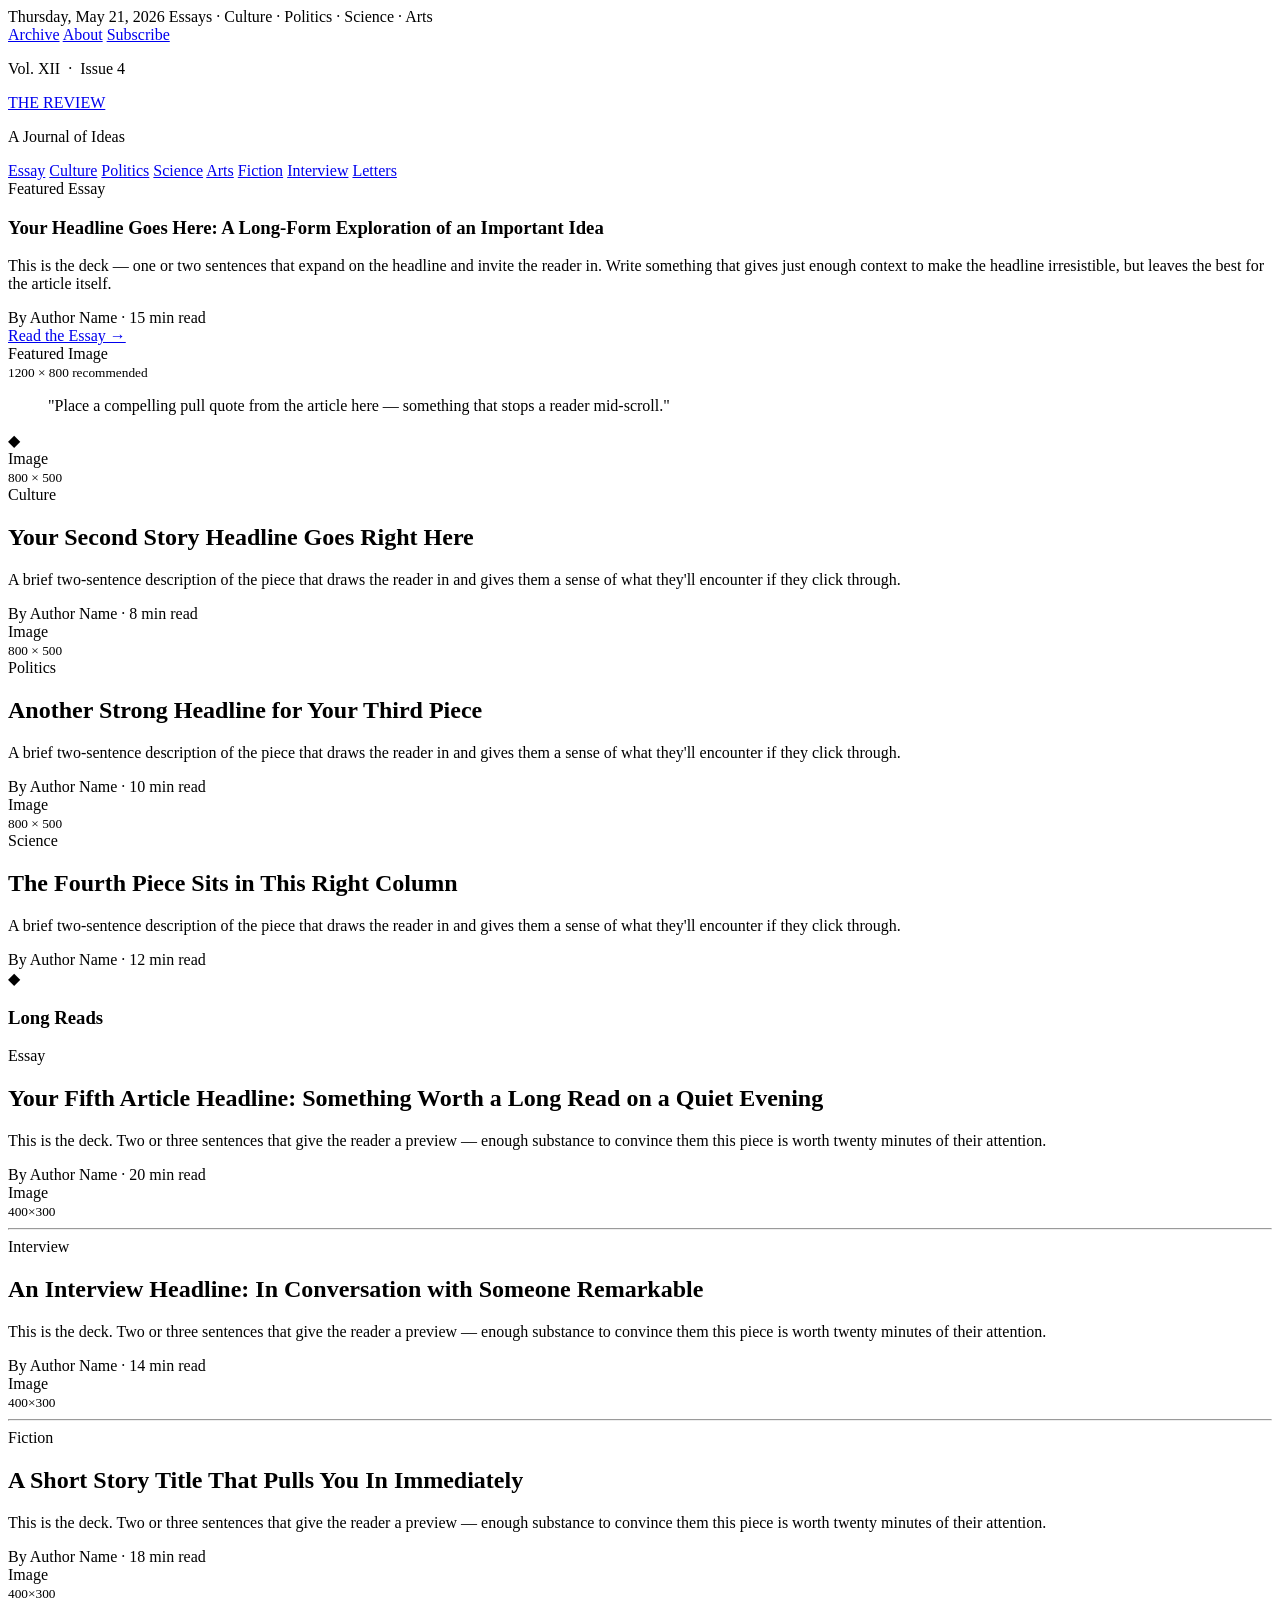
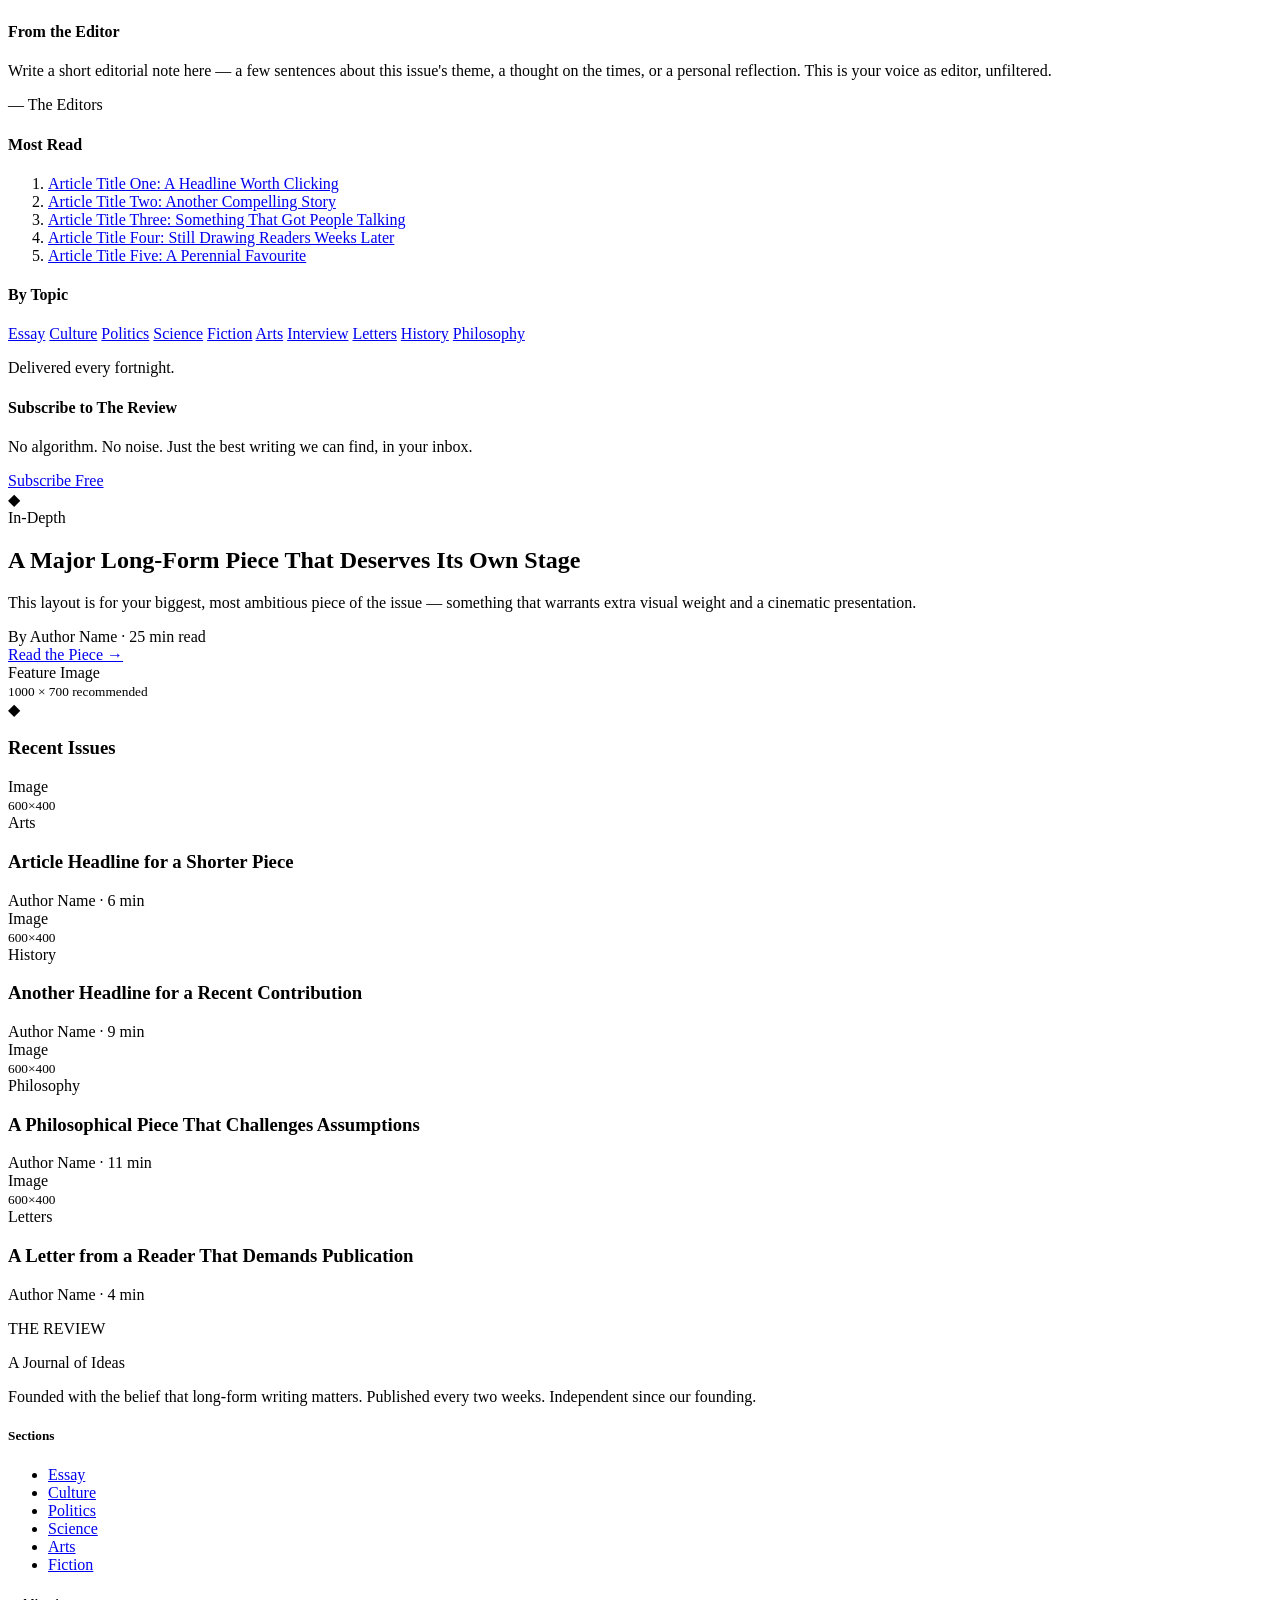
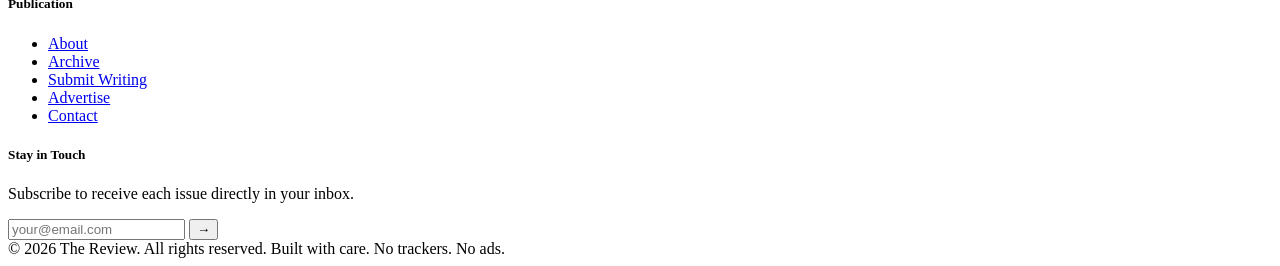
==== index.html @ 80a70e13 "Add files via upload" ====
<!DOCTYPE html>
<html lang="en">
<head>
  <meta charset="UTF-8" />
  <meta name="viewport" content="width=device-width, initial-scale=1.0" />
  <title>THE REVIEW — A Journal of Ideas</title>
  <link rel="stylesheet" href="css/style.css" />
  <link rel="preconnect" href="https://fonts.googleapis.com" />
  <link rel="preconnect" href="https://fonts.gstatic.com" crossorigin />
  <link href="https://fonts.googleapis.com/css2?family=Playfair+Display:ital,wght@0,400;0,600;0,700;0,900;1,400;1,600&family=Libre+Baskerville:ital,wght@0,400;0,700;1,400&family=DM+Sans:wght@300;400;500&display=swap" rel="stylesheet" />
</head>
<body>

  <!-- TOP BAR -->
  <div class="top-bar">
    <span class="top-bar-date">Thursday, May 21, 2026</span>
    <span class="top-bar-tagline">Essays · Culture · Politics · Science · Arts</span>
    <nav class="top-bar-nav">
      <a href="archive.html">Archive</a>
      <a href="about.html">About</a>
      <a href="#">Subscribe</a>
    </nav>
  </div>

  <!-- MASTHEAD -->
  <header class="masthead">
    <div class="masthead-inner">
      <p class="masthead-issue">Vol. XII &nbsp;·&nbsp; Issue 4</p>
      <a href="index.html" class="masthead-title">THE REVIEW</a>
      <p class="masthead-sub">A Journal of Ideas</p>
    </div>
    <div class="masthead-rule"></div>
    <nav class="main-nav">
      <a href="#">Essay</a>
      <a href="#">Culture</a>
      <a href="#">Politics</a>
      <a href="#">Science</a>
      <a href="#">Arts</a>
      <a href="#">Fiction</a>
      <a href="#">Interview</a>
      <a href="#">Letters</a>
    </nav>
    <div class="masthead-rule thin"></div>
  </header>

  <!-- HERO / LEAD STORY -->
  <section class="hero">
    <div class="container">
      <div class="hero-grid">
        <article class="hero-lead">
          <span class="label label-featured">Featured Essay</span>
          <h1 class="hero-headline">
            Your Headline Goes Here: A Long-Form Exploration of an Important Idea
          </h1>
          <p class="hero-deck">
            This is the deck — one or two sentences that expand on the headline and invite the reader in. Write something that gives just enough context to make the headline irresistible, but leaves the best for the article itself.
          </p>
          <div class="byline">
            <span class="byline-name">By Author Name</span>
            <span class="byline-sep">·</span>
            <span class="byline-meta">15 min read</span>
          </div>
          <a href="article.html" class="read-more">Read the Essay →</a>
        </article>
        <div class="hero-image-col">
          <div class="placeholder-image large">
            <span>Featured Image<br/><small>1200 × 800 recommended</small></span>
          </div>
          <aside class="pull-quote-aside">
            <blockquote>
              "Place a compelling pull quote from the article here — something that stops a reader mid-scroll."
            </blockquote>
          </aside>
        </div>
      </div>
    </div>
  </section>

  <div class="section-divider"><span>◆</span></div>

  <!-- SECONDARY STORIES GRID -->
  <section class="secondary-stories">
    <div class="container">
      <div class="three-col-grid">

        <article class="story-card">
          <div class="placeholder-image medium">
            <span>Image<br/><small>800 × 500</small></span>
          </div>
          <span class="label">Culture</span>
          <h2 class="card-headline">Your Second Story Headline Goes Right Here</h2>
          <p class="card-deck">A brief two-sentence description of the piece that draws the reader in and gives them a sense of what they'll encounter if they click through.</p>
          <div class="byline">
            <span class="byline-name">By Author Name</span>
            <span class="byline-sep">·</span>
            <span class="byline-meta">8 min read</span>
          </div>
        </article>

        <article class="story-card">
          <div class="placeholder-image medium">
            <span>Image<br/><small>800 × 500</small></span>
          </div>
          <span class="label">Politics</span>
          <h2 class="card-headline">Another Strong Headline for Your Third Piece</h2>
          <p class="card-deck">A brief two-sentence description of the piece that draws the reader in and gives them a sense of what they'll encounter if they click through.</p>
          <div class="byline">
            <span class="byline-name">By Author Name</span>
            <span class="byline-sep">·</span>
            <span class="byline-meta">10 min read</span>
          </div>
        </article>

        <article class="story-card">
          <div class="placeholder-image medium">
            <span>Image<br/><small>800 × 500</small></span>
          </div>
          <span class="label">Science</span>
          <h2 class="card-headline">The Fourth Piece Sits in This Right Column</h2>
          <p class="card-deck">A brief two-sentence description of the piece that draws the reader in and gives them a sense of what they'll encounter if they click through.</p>
          <div class="byline">
            <span class="byline-name">By Author Name</span>
            <span class="byline-sep">·</span>
            <span class="byline-meta">12 min read</span>
          </div>
        </article>

      </div>
    </div>
  </section>

  <div class="section-divider"><span>◆</span></div>

  <!-- LONG-READS + SIDEBAR LAYOUT -->
  <section class="mid-section">
    <div class="container">
      <div class="content-sidebar-grid">

        <!-- MAIN COLUMN -->
        <div class="main-column">

          <h3 class="section-label-header">Long Reads</h3>

          <article class="list-story">
            <div class="list-story-inner">
              <div class="list-story-text">
                <span class="label">Essay</span>
                <h2 class="list-headline">Your Fifth Article Headline: Something Worth a Long Read on a Quiet Evening</h2>
                <p class="list-deck">This is the deck. Two or three sentences that give the reader a preview — enough substance to convince them this piece is worth twenty minutes of their attention.</p>
                <div class="byline">
                  <span class="byline-name">By Author Name</span>
                  <span class="byline-sep">·</span>
                  <span class="byline-meta">20 min read</span>
                </div>
              </div>
              <div class="placeholder-image list-img">
                <span>Image<br/><small>400×300</small></span>
              </div>
            </div>
          </article>
          <hr class="story-rule" />

          <article class="list-story">
            <div class="list-story-inner">
              <div class="list-story-text">
                <span class="label">Interview</span>
                <h2 class="list-headline">An Interview Headline: In Conversation with Someone Remarkable</h2>
                <p class="list-deck">This is the deck. Two or three sentences that give the reader a preview — enough substance to convince them this piece is worth twenty minutes of their attention.</p>
                <div class="byline">
                  <span class="byline-name">By Author Name</span>
                  <span class="byline-sep">·</span>
                  <span class="byline-meta">14 min read</span>
                </div>
              </div>
              <div class="placeholder-image list-img">
                <span>Image<br/><small>400×300</small></span>
              </div>
            </div>
          </article>
          <hr class="story-rule" />

          <article class="list-story">
            <div class="list-story-inner">
              <div class="list-story-text">
                <span class="label">Fiction</span>
                <h2 class="list-headline">A Short Story Title That Pulls You In Immediately</h2>
                <p class="list-deck">This is the deck. Two or three sentences that give the reader a preview — enough substance to convince them this piece is worth twenty minutes of their attention.</p>
                <div class="byline">
                  <span class="byline-name">By Author Name</span>
                  <span class="byline-sep">·</span>
                  <span class="byline-meta">18 min read</span>
                </div>
              </div>
              <div class="placeholder-image list-img">
                <span>Image<br/><small>400×300</small></span>
              </div>
            </div>
          </article>

        </div>

        <!-- SIDEBAR -->
        <aside class="sidebar">

          <div class="sidebar-block">
            <h4 class="sidebar-heading">From the Editor</h4>
            <p class="sidebar-body">Write a short editorial note here — a few sentences about this issue's theme, a thought on the times, or a personal reflection. This is your voice as editor, unfiltered.</p>
            <p class="sidebar-body italic">— The Editors</p>
          </div>

          <div class="sidebar-block sidebar-rule-top">
            <h4 class="sidebar-heading">Most Read</h4>
            <ol class="most-read-list">
              <li><a href="#">Article Title One: A Headline Worth Clicking</a></li>
              <li><a href="#">Article Title Two: Another Compelling Story</a></li>
              <li><a href="#">Article Title Three: Something That Got People Talking</a></li>
              <li><a href="#">Article Title Four: Still Drawing Readers Weeks Later</a></li>
              <li><a href="#">Article Title Five: A Perennial Favourite</a></li>
            </ol>
          </div>

          <div class="sidebar-block sidebar-rule-top">
            <h4 class="sidebar-heading">By Topic</h4>
            <div class="tag-cloud">
              <a href="#" class="tag">Essay</a>
              <a href="#" class="tag">Culture</a>
              <a href="#" class="tag">Politics</a>
              <a href="#" class="tag">Science</a>
              <a href="#" class="tag">Fiction</a>
              <a href="#" class="tag">Arts</a>
              <a href="#" class="tag">Interview</a>
              <a href="#" class="tag">Letters</a>
              <a href="#" class="tag">History</a>
              <a href="#" class="tag">Philosophy</a>
            </div>
          </div>

          <div class="sidebar-subscribe sidebar-rule-top">
            <p class="sidebar-subscribe-line">Delivered every fortnight.</p>
            <h4 class="sidebar-subscribe-heading">Subscribe to The Review</h4>
            <p class="sidebar-body">No algorithm. No noise. Just the best writing we can find, in your inbox.</p>
            <a href="#" class="btn-subscribe">Subscribe Free</a>
          </div>

        </aside>
      </div>
    </div>
  </section>

  <div class="section-divider"><span>◆</span></div>

  <!-- FULL-WIDTH FEATURE BAND -->
  <section class="feature-band">
    <div class="container">
      <div class="feature-band-inner">
        <div class="feature-band-text">
          <span class="label label-light">In-Depth</span>
          <h2 class="feature-band-headline">A Major Long-Form Piece That Deserves Its Own Stage</h2>
          <p class="feature-band-deck">This layout is for your biggest, most ambitious piece of the issue — something that warrants extra visual weight and a cinematic presentation.</p>
          <div class="byline byline-light">
            <span class="byline-name">By Author Name</span>
            <span class="byline-sep">·</span>
            <span class="byline-meta">25 min read</span>
          </div>
          <a href="article.html" class="btn-read-light">Read the Piece →</a>
        </div>
        <div class="feature-band-image">
          <div class="placeholder-image dark-placeholder">
            <span>Feature Image<br/><small>1000 × 700 recommended</small></span>
          </div>
        </div>
      </div>
    </div>
  </section>

  <div class="section-divider"><span>◆</span></div>

  <!-- BOTTOM GRID — FOUR CARDS -->
  <section class="bottom-grid-section">
    <div class="container">
      <h3 class="section-label-header">Recent Issues</h3>
      <div class="four-col-grid">

        <article class="small-card">
          <div class="placeholder-image small">
            <span>Image<br/><small>600×400</small></span>
          </div>
          <span class="label">Arts</span>
          <h3 class="small-card-headline">Article Headline for a Shorter Piece</h3>
          <div class="byline">
            <span class="byline-name">Author Name</span>
            <span class="byline-sep">·</span>
            <span class="byline-meta">6 min</span>
          </div>
        </article>

        <article class="small-card">
          <div class="placeholder-image small">
            <span>Image<br/><small>600×400</small></span>
          </div>
          <span class="label">History</span>
          <h3 class="small-card-headline">Another Headline for a Recent Contribution</h3>
          <div class="byline">
            <span class="byline-name">Author Name</span>
            <span class="byline-sep">·</span>
            <span class="byline-meta">9 min</span>
          </div>
        </article>

        <article class="small-card">
          <div class="placeholder-image small">
            <span>Image<br/><small>600×400</small></span>
          </div>
          <span class="label">Philosophy</span>
          <h3 class="small-card-headline">A Philosophical Piece That Challenges Assumptions</h3>
          <div class="byline">
            <span class="byline-name">Author Name</span>
            <span class="byline-sep">·</span>
            <span class="byline-meta">11 min</span>
          </div>
        </article>

        <article class="small-card">
          <div class="placeholder-image small">
            <span>Image<br/><small>600×400</small></span>
          </div>
          <span class="label">Letters</span>
          <h3 class="small-card-headline">A Letter from a Reader That Demands Publication</h3>
          <div class="byline">
            <span class="byline-name">Author Name</span>
            <span class="byline-sep">·</span>
            <span class="byline-meta">4 min</span>
          </div>
        </article>

      </div>
    </div>
  </section>

  <!-- FOOTER -->
  <footer class="site-footer">
    <div class="container">
      <div class="footer-grid">
        <div class="footer-about">
          <p class="footer-title">THE REVIEW</p>
          <p class="footer-tagline">A Journal of Ideas</p>
          <p class="footer-blurb">Founded with the belief that long-form writing matters. Published every two weeks. Independent since our founding.</p>
        </div>
        <div class="footer-nav-col">
          <h5>Sections</h5>
          <ul>
            <li><a href="#">Essay</a></li>
            <li><a href="#">Culture</a></li>
            <li><a href="#">Politics</a></li>
            <li><a href="#">Science</a></li>
            <li><a href="#">Arts</a></li>
            <li><a href="#">Fiction</a></li>
          </ul>
        </div>
        <div class="footer-nav-col">
          <h5>Publication</h5>
          <ul>
            <li><a href="about.html">About</a></li>
            <li><a href="archive.html">Archive</a></li>
            <li><a href="#">Submit Writing</a></li>
            <li><a href="#">Advertise</a></li>
            <li><a href="#">Contact</a></li>
          </ul>
        </div>
        <div class="footer-subscribe-col">
          <h5>Stay in Touch</h5>
          <p>Subscribe to receive each issue directly in your inbox.</p>
          <div class="footer-email-row">
            <input type="email" placeholder="your@email.com" class="footer-email-input" />
            <button class="footer-email-btn">→</button>
          </div>
        </div>
      </div>
      <div class="footer-bottom">
        <span>© 2026 The Review. All rights reserved.</span>
        <span>Built with care. No trackers. No ads.</span>
      </div>
    </div>
  </footer>

  <script src="js/main.js"></script>
</body>
</html>
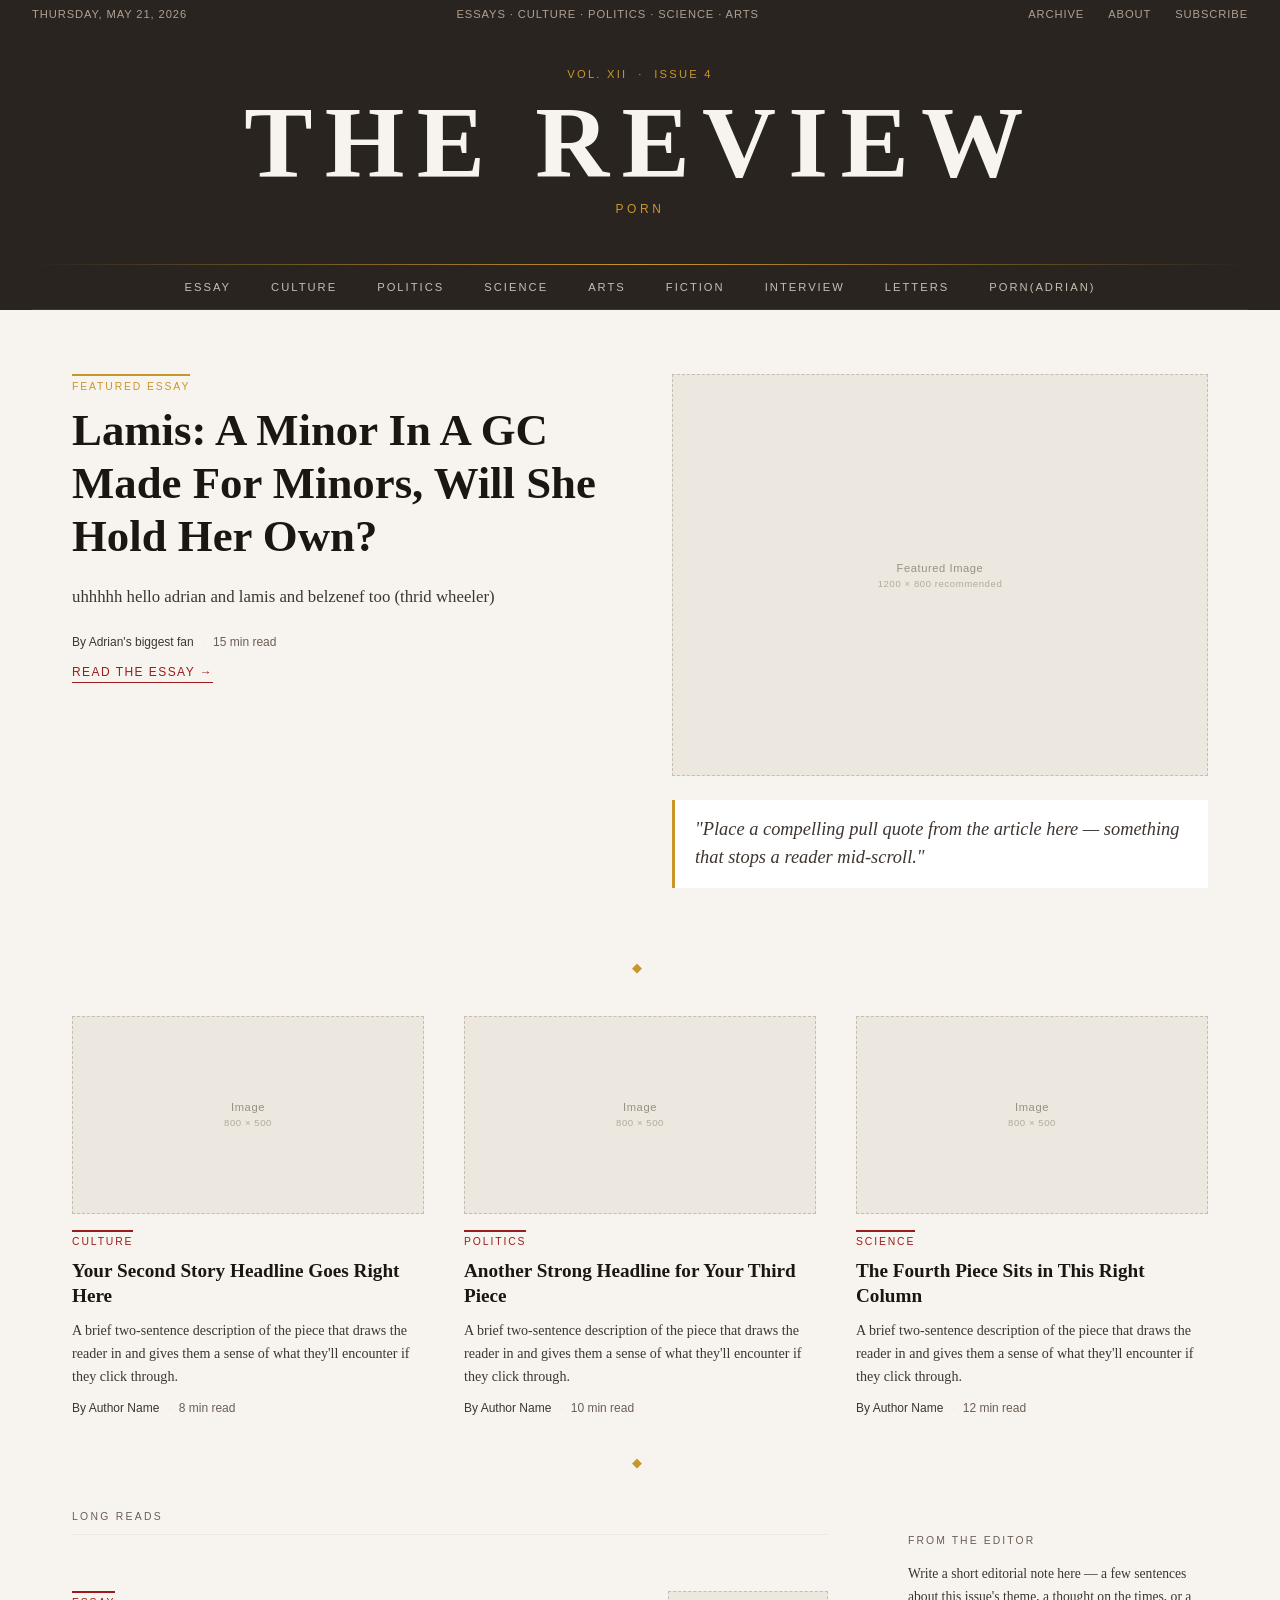
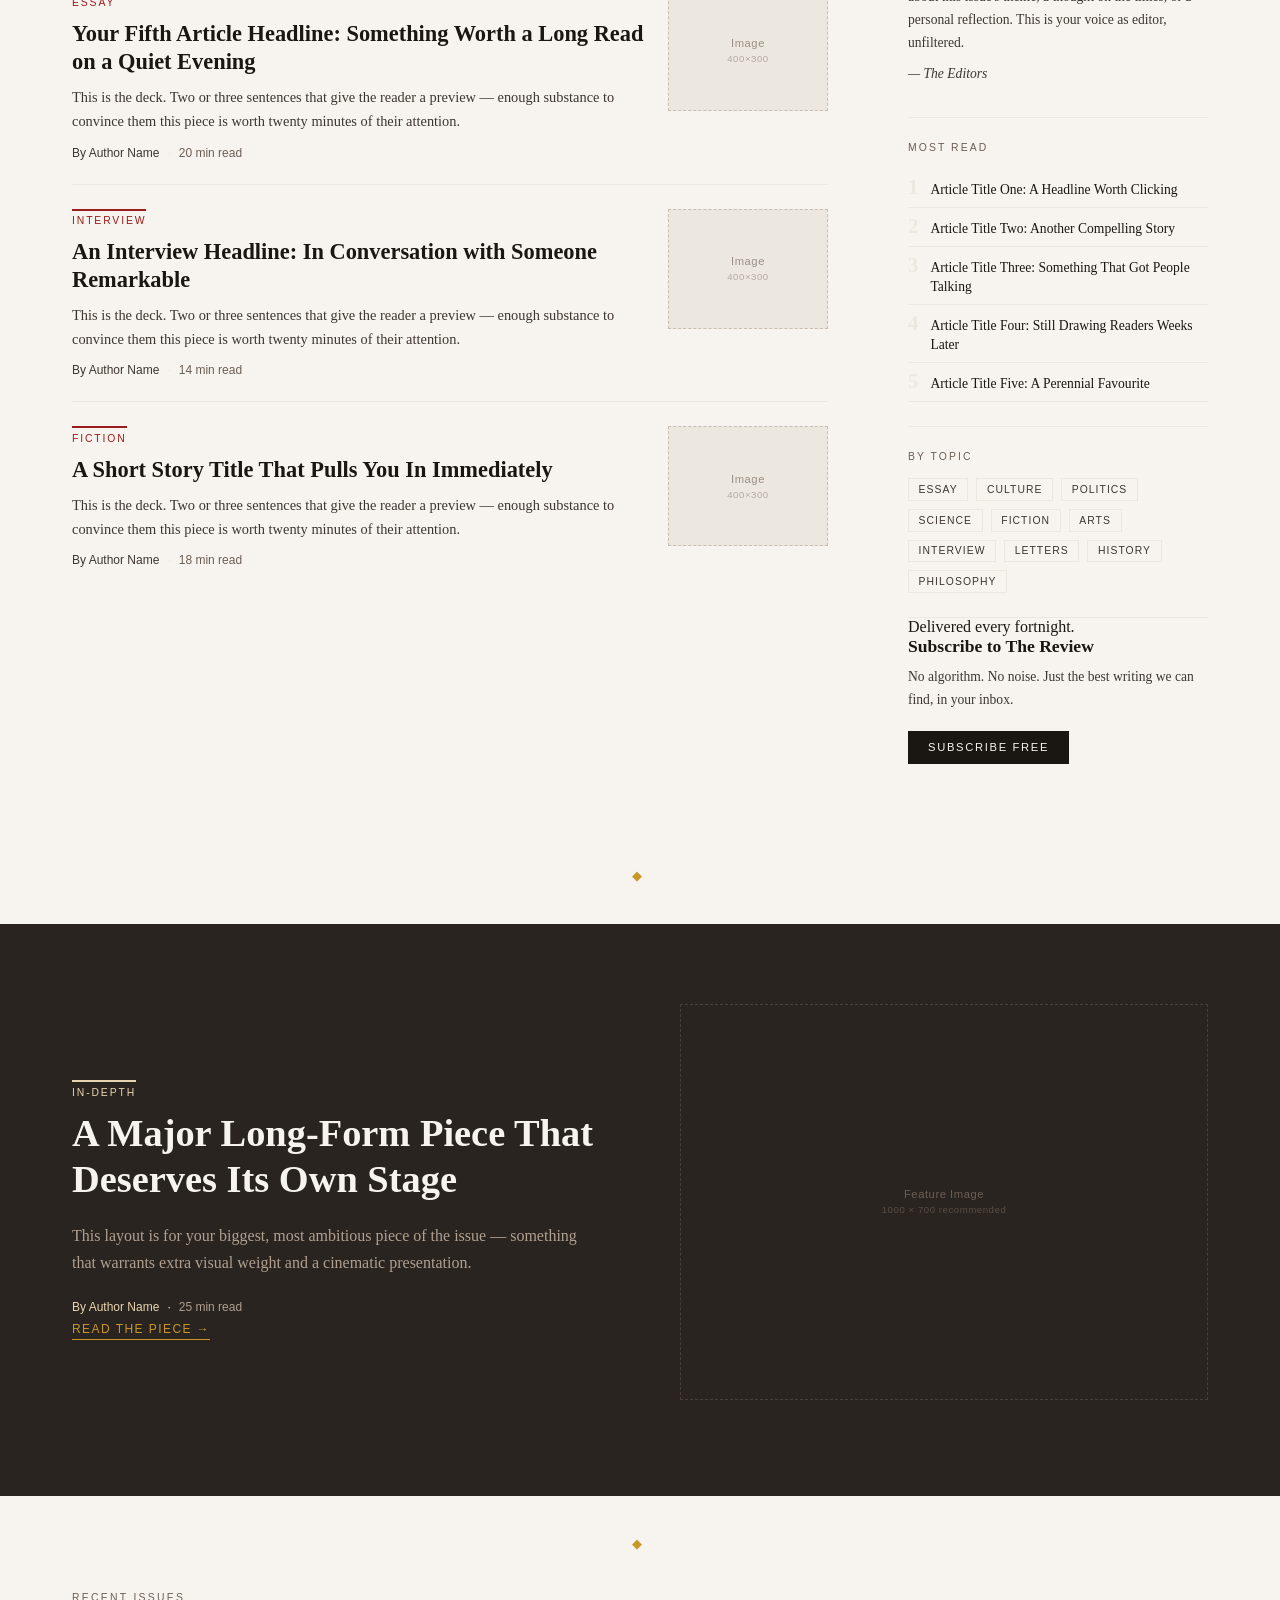
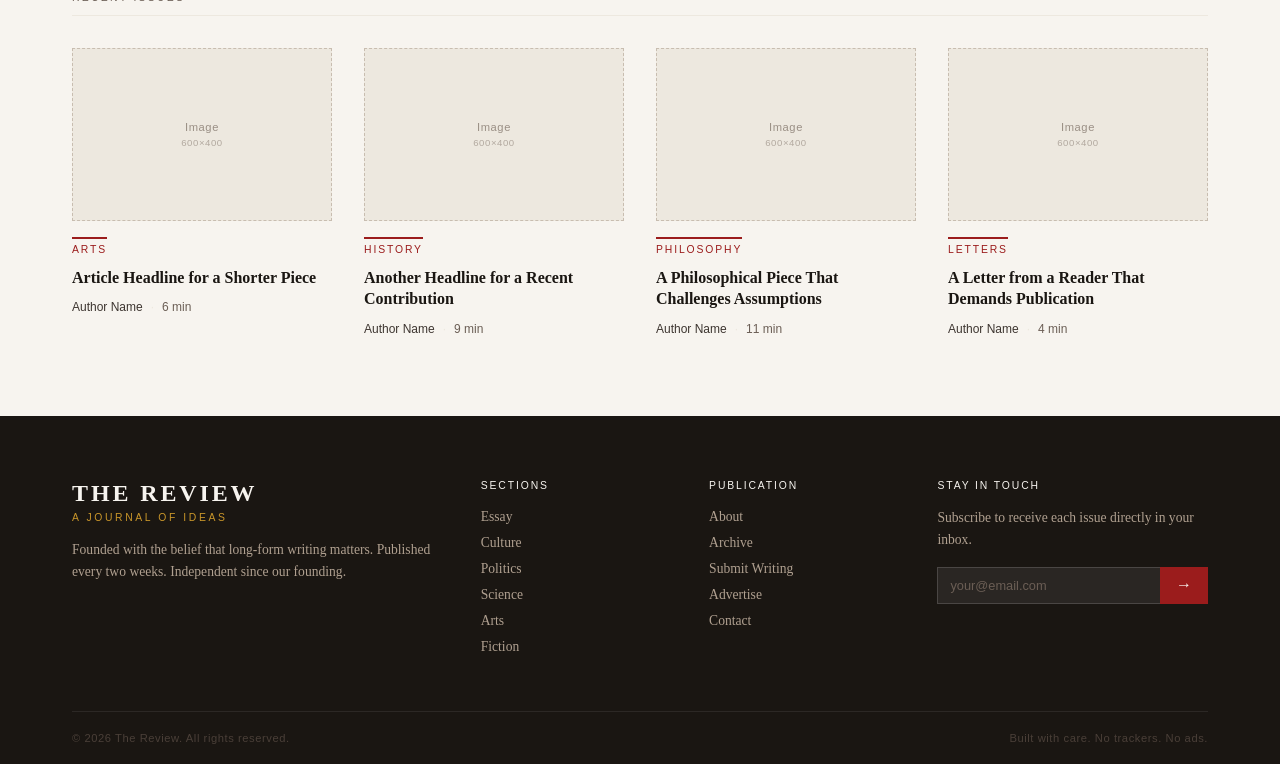
==== commit fd7b62a5: "Update index.html" ====
--- a/index.html
+++ b/index.html
@@ -3,7 +3,7 @@
 <head>
   <meta charset="UTF-8" />
   <meta name="viewport" content="width=device-width, initial-scale=1.0" />
-  <title>THE REVIEW — A Journal of Ideas</title>
+  <title>Lamis and Adrian are expecting a baby Magazine (yes that's the magazine's name)</title>
   <link rel="stylesheet" href="css/style.css" />
   <link rel="preconnect" href="https://fonts.googleapis.com" />
   <link rel="preconnect" href="https://fonts.gstatic.com" crossorigin />
@@ -27,7 +27,7 @@
     <div class="masthead-inner">
       <p class="masthead-issue">Vol. XII &nbsp;·&nbsp; Issue 4</p>
       <a href="index.html" class="masthead-title">THE REVIEW</a>
-      <p class="masthead-sub">A Journal of Ideas</p>
+      <p class="masthead-sub">Porn</p>
     </div>
     <div class="masthead-rule"></div>
     <nav class="main-nav">
@@ -39,6 +39,7 @@
       <a href="#">Fiction</a>
       <a href="#">Interview</a>
       <a href="#">Letters</a>
+      <a href="#">Porn(Adrian)</a>
     </nav>
     <div class="masthead-rule thin"></div>
   </header>
@@ -50,13 +51,13 @@
         <article class="hero-lead">
           <span class="label label-featured">Featured Essay</span>
           <h1 class="hero-headline">
-            Your Headline Goes Here: A Long-Form Exploration of an Important Idea
+            Lamis: A Minor In A GC Made For Minors, Will She Hold Her Own?
           </h1>
           <p class="hero-deck">
-            This is the deck — one or two sentences that expand on the headline and invite the reader in. Write something that gives just enough context to make the headline irresistible, but leaves the best for the article itself.
+            uhhhhh hello adrian and lamis and belzenef too (thrid wheeler)
           </p>
           <div class="byline">
-            <span class="byline-name">By Author Name</span>
+            <span class="byline-name">By Adrian's biggest fan</span>
             <span class="byline-sep">·</span>
             <span class="byline-meta">15 min read</span>
           </div>
--- a/css/style.css
+++ b/css/style.css
@@ -0,0 +1,929 @@
+/* =============================================
+   THE REVIEW — Main Stylesheet
+   ============================================= */
+
+/* TOKENS */
+:root {
+  --ink:         #1a1612;
+  --ink-mid:     #3d3530;
+  --ink-light:   #6b5e55;
+  --cream:       #f7f4ef;
+  --cream-mid:   #ede8df;
+  --white:       #ffffff;
+  --crimson:     #9b1c1c;
+  --crimson-mid: #b52020;
+  --gold:        #c9962a;
+  --charcoal:    #2a2420;
+
+  --font-display: 'Playfair Display', Georgia, serif;
+  --font-body:    'Libre Baskerville', Georgia, serif;
+  --font-ui:      'DM Sans', Helvetica, sans-serif;
+
+  --max-w: 1200px;
+  --gutter: 2rem;
+}
+
+/* RESET */
+*, *::before, *::after { box-sizing: border-box; margin: 0; padding: 0; }
+html { font-size: 16px; scroll-behavior: smooth; }
+body {
+  background: var(--cream);
+  color: var(--ink);
+  font-family: var(--font-body);
+  -webkit-font-smoothing: antialiased;
+}
+img { display: block; max-width: 100%; }
+a { color: inherit; text-decoration: none; }
+
+/* UTILITIES */
+.container {
+  max-width: var(--max-w);
+  margin: 0 auto;
+  padding: 0 var(--gutter);
+}
+
+/* =============================================
+   TOP BAR
+   ============================================= */
+.top-bar {
+  background: var(--charcoal);
+  color: #b0a090;
+  font-family: var(--font-ui);
+  font-size: 0.7rem;
+  letter-spacing: 0.08em;
+  text-transform: uppercase;
+  padding: 0.5rem var(--gutter);
+  display: flex;
+  justify-content: space-between;
+  align-items: center;
+  gap: 1rem;
+}
+.top-bar-nav { display: flex; gap: 1.5rem; }
+.top-bar-nav a { color: #b0a090; transition: color .2s; }
+.top-bar-nav a:hover { color: var(--cream); }
+
+/* =============================================
+   MASTHEAD
+   ============================================= */
+.masthead {
+  background: var(--charcoal);
+  padding: 2.5rem var(--gutter) 0;
+  text-align: center;
+}
+.masthead-inner { padding-bottom: 1.5rem; }
+.masthead-issue {
+  font-family: var(--font-ui);
+  font-size: 0.7rem;
+  letter-spacing: 0.2em;
+  text-transform: uppercase;
+  color: var(--gold);
+  margin-bottom: 0.75rem;
+}
+.masthead-title {
+  display: block;
+  font-family: var(--font-display);
+  font-weight: 900;
+  font-size: clamp(3rem, 8vw, 6.5rem);
+  letter-spacing: 0.12em;
+  color: var(--cream);
+  line-height: 1;
+  text-transform: uppercase;
+  transition: opacity .2s;
+}
+.masthead-title:hover { opacity: 0.85; }
+.masthead-sub {
+  font-family: var(--font-ui);
+  font-size: 0.75rem;
+  letter-spacing: 0.3em;
+  text-transform: uppercase;
+  color: var(--gold);
+  margin-top: 0.5rem;
+}
+.masthead-rule {
+  height: 1px;
+  background: linear-gradient(to right, transparent, var(--gold), transparent);
+  margin: 1.5rem 0 0;
+}
+.main-nav {
+  display: flex;
+  justify-content: center;
+  flex-wrap: wrap;
+  gap: 0 2.5rem;
+  padding: 1rem 0;
+}
+.main-nav a {
+  font-family: var(--font-ui);
+  font-size: 0.7rem;
+  font-weight: 500;
+  letter-spacing: 0.18em;
+  text-transform: uppercase;
+  color: #c8bdb0;
+  transition: color .2s;
+}
+.main-nav a:hover { color: var(--cream); }
+.masthead-rule.thin {
+  height: 1px;
+  background: rgba(255,255,255,0.08);
+  margin: 0;
+}
+
+/* =============================================
+   LABELS
+   ============================================= */
+.label {
+  display: inline-block;
+  font-family: var(--font-ui);
+  font-size: 0.65rem;
+  font-weight: 500;
+  letter-spacing: 0.18em;
+  text-transform: uppercase;
+  color: var(--crimson);
+  border-top: 2px solid var(--crimson);
+  padding-top: 0.3rem;
+  margin-bottom: 0.75rem;
+}
+.label-featured { color: var(--gold); border-color: var(--gold); }
+.label-light { color: #e8d4b0; border-color: #e8d4b0; }
+.label-large { font-size: 0.75rem; }
+
+/* =============================================
+   BYLINES
+   ============================================= */
+.byline {
+  font-family: var(--font-ui);
+  font-size: 0.75rem;
+  color: var(--ink-light);
+  display: flex;
+  align-items: center;
+  gap: 0.5rem;
+  margin-top: 0.75rem;
+}
+.byline-name { font-weight: 500; color: var(--ink-mid); }
+.byline-sep { color: var(--cream-mid); }
+.byline-light .byline-name { color: #e8d4b0; }
+.byline-light { color: #b0a090; }
+
+/* =============================================
+   SECTION DIVIDERS
+   ============================================= */
+.section-divider {
+  text-align: center;
+  padding: 2.5rem 0;
+  color: var(--gold);
+  font-size: 0.8rem;
+  letter-spacing: 0.4em;
+}
+.section-label-header {
+  font-family: var(--font-ui);
+  font-size: 0.65rem;
+  font-weight: 500;
+  letter-spacing: 0.22em;
+  text-transform: uppercase;
+  color: var(--ink-light);
+  border-bottom: 1px solid var(--cream-mid);
+  padding-bottom: 0.75rem;
+  margin-bottom: 2rem;
+}
+
+/* =============================================
+   PLACEHOLDER IMAGES
+   ============================================= */
+.placeholder-image {
+  background: var(--cream-mid);
+  border: 1px dashed #c8bdb0;
+  display: flex;
+  align-items: center;
+  justify-content: center;
+  text-align: center;
+  font-family: var(--font-ui);
+  font-size: 0.7rem;
+  color: #9a8f85;
+  letter-spacing: 0.05em;
+  margin-bottom: 1rem;
+}
+.placeholder-image small { display: block; opacity: 0.7; margin-top: 0.25rem; font-size: 0.6rem; }
+.placeholder-image.large  { aspect-ratio: 4/3; }
+.placeholder-image.medium { aspect-ratio: 16/9; }
+.placeholder-image.small  { aspect-ratio: 3/2; }
+.placeholder-image.list-img { aspect-ratio: 4/3; min-width: 160px; width: 160px; flex-shrink: 0; }
+.placeholder-image.dark-placeholder {
+  background: #2a2420;
+  border-color: #4a3f38;
+  color: #6b5e55;
+  aspect-ratio: 4/3;
+}
+.placeholder-image.article-hero-placeholder {
+  aspect-ratio: 21/8;
+  font-size: 0.8rem;
+}
+.placeholder-image.article-inline-placeholder {
+  aspect-ratio: 3/2;
+}
+
+/* =============================================
+   HERO
+   ============================================= */
+.hero { padding: 4rem 0 2rem; }
+.hero-grid {
+  display: grid;
+  grid-template-columns: 1fr 1fr;
+  gap: 4rem;
+  align-items: start;
+}
+.hero-headline {
+  font-family: var(--font-display);
+  font-size: clamp(2rem, 3.5vw, 2.8rem);
+  font-weight: 700;
+  line-height: 1.18;
+  color: var(--ink);
+  margin-bottom: 1.25rem;
+}
+.hero-deck {
+  font-family: var(--font-body);
+  font-size: 1.05rem;
+  line-height: 1.7;
+  color: var(--ink-mid);
+  margin-bottom: 1.5rem;
+}
+.read-more {
+  display: inline-block;
+  font-family: var(--font-ui);
+  font-size: 0.75rem;
+  font-weight: 500;
+  letter-spacing: 0.12em;
+  text-transform: uppercase;
+  color: var(--crimson);
+  border-bottom: 1px solid var(--crimson);
+  padding-bottom: 0.15rem;
+  transition: opacity .2s;
+  margin-top: 1rem;
+}
+.read-more:hover { opacity: 0.7; }
+.pull-quote-aside {
+  border-left: 3px solid var(--gold);
+  padding: 1rem 1.25rem;
+  background: var(--white);
+  margin-top: 1.5rem;
+}
+.pull-quote-aside blockquote {
+  font-family: var(--font-display);
+  font-style: italic;
+  font-size: 1.15rem;
+  line-height: 1.5;
+  color: var(--ink-mid);
+}
+
+/* =============================================
+   THREE-COLUMN GRID
+   ============================================= */
+.three-col-grid {
+  display: grid;
+  grid-template-columns: repeat(3, 1fr);
+  gap: 2.5rem;
+}
+.story-card {}
+.card-headline {
+  font-family: var(--font-display);
+  font-size: 1.2rem;
+  font-weight: 700;
+  line-height: 1.3;
+  margin-bottom: 0.6rem;
+  transition: color .2s;
+}
+.story-card:hover .card-headline { color: var(--crimson); }
+.card-deck {
+  font-size: 0.88rem;
+  line-height: 1.65;
+  color: var(--ink-mid);
+}
+
+/* =============================================
+   MID SECTION — CONTENT + SIDEBAR
+   ============================================= */
+.mid-section { padding: 0 0 4rem; }
+.content-sidebar-grid {
+  display: grid;
+  grid-template-columns: 1fr 300px;
+  gap: 5rem;
+  align-items: start;
+}
+.list-story { padding: 1.5rem 0; }
+.list-story-inner {
+  display: flex;
+  gap: 1.5rem;
+  align-items: flex-start;
+}
+.list-story-text { flex: 1; }
+.list-headline {
+  font-family: var(--font-display);
+  font-size: 1.4rem;
+  font-weight: 700;
+  line-height: 1.25;
+  margin-bottom: 0.6rem;
+  transition: color .2s;
+}
+.list-story:hover .list-headline { color: var(--crimson); }
+.list-deck {
+  font-size: 0.9rem;
+  line-height: 1.65;
+  color: var(--ink-mid);
+}
+.story-rule {
+  border: none;
+  border-top: 1px solid var(--cream-mid);
+}
+
+/* =============================================
+   SIDEBAR
+   ============================================= */
+.sidebar { position: sticky; top: 1.5rem; }
+.sidebar-block { padding: 1.5rem 0; }
+.sidebar-rule-top { border-top: 1px solid var(--cream-mid); }
+.sidebar-heading {
+  font-family: var(--font-ui);
+  font-size: 0.65rem;
+  font-weight: 500;
+  letter-spacing: 0.2em;
+  text-transform: uppercase;
+  color: var(--ink-light);
+  margin-bottom: 1rem;
+}
+.sidebar-body {
+  font-size: 0.85rem;
+  line-height: 1.7;
+  color: var(--ink-mid);
+  margin-bottom: 0.5rem;
+}
+.sidebar-body.italic { font-style: italic; }
+.most-read-list {
+  list-style: none;
+  counter-reset: most-read;
+}
+.most-read-list li {
+  counter-increment: most-read;
+  display: flex;
+  gap: 0.75rem;
+  align-items: baseline;
+  padding: 0.5rem 0;
+  border-bottom: 1px solid var(--cream-mid);
+  font-size: 0.85rem;
+  line-height: 1.4;
+}
+.most-read-list li::before {
+  content: counter(most-read);
+  font-family: var(--font-display);
+  font-size: 1.3rem;
+  font-weight: 700;
+  color: var(--cream-mid);
+  flex-shrink: 0;
+  line-height: 1;
+}
+.most-read-list a:hover { color: var(--crimson); }
+.tag-cloud { display: flex; flex-wrap: wrap; gap: 0.5rem; }
+.tag {
+  font-family: var(--font-ui);
+  font-size: 0.65rem;
+  font-weight: 500;
+  letter-spacing: 0.1em;
+  text-transform: uppercase;
+  padding: 0.3rem 0.6rem;
+  border: 1px solid var(--cream-mid);
+  color: var(--ink-mid);
+  transition: all .2s;
+}
+.tag:hover {
+  background: var(--ink);
+  color: var(--cream);
+  border-color: var(--ink);
+}
+.sidebar-subscribe {}
+.sidebar-subscribe-heading {
+  font-family: var(--font-display);
+  font-size: 1.1rem;
+  font-weight: 700;
+  margin-bottom: 0.5rem;
+}
+.sidebar-article-list { list-style: none; }
+.sidebar-article-list li {
+  padding: 0.5rem 0;
+  border-bottom: 1px solid var(--cream-mid);
+  font-size: 0.85rem;
+  line-height: 1.45;
+}
+.sidebar-article-list a:hover { color: var(--crimson); }
+.btn-subscribe {
+  display: inline-block;
+  margin-top: 0.75rem;
+  padding: 0.65rem 1.25rem;
+  background: var(--ink);
+  color: var(--cream);
+  font-family: var(--font-ui);
+  font-size: 0.7rem;
+  font-weight: 500;
+  letter-spacing: 0.15em;
+  text-transform: uppercase;
+  transition: background .2s;
+}
+.btn-subscribe:hover { background: var(--crimson); }
+.share-buttons { display: flex; flex-direction: column; gap: 0.4rem; }
+.share-btn {
+  display: inline-block;
+  font-family: var(--font-ui);
+  font-size: 0.7rem;
+  font-weight: 500;
+  letter-spacing: 0.1em;
+  padding: 0.5rem 0.75rem;
+  border: 1px solid var(--cream-mid);
+  color: var(--ink-mid);
+  transition: all .2s;
+  text-align: center;
+}
+.share-btn:hover { background: var(--ink); color: var(--cream); border-color: var(--ink); }
+
+/* =============================================
+   FEATURE BAND
+   ============================================= */
+.feature-band {
+  background: var(--charcoal);
+  padding: 5rem 0;
+}
+.feature-band-inner {
+  display: grid;
+  grid-template-columns: 1fr 1fr;
+  gap: 5rem;
+  align-items: center;
+}
+.feature-band-headline {
+  font-family: var(--font-display);
+  font-size: clamp(1.8rem, 3vw, 2.5rem);
+  font-weight: 700;
+  line-height: 1.2;
+  color: var(--cream);
+  margin-bottom: 1.25rem;
+}
+.feature-band-deck {
+  font-size: 1rem;
+  line-height: 1.7;
+  color: #b0a090;
+  margin-bottom: 1.5rem;
+}
+.btn-read-light {
+  display: inline-block;
+  font-family: var(--font-ui);
+  font-size: 0.75rem;
+  font-weight: 500;
+  letter-spacing: 0.12em;
+  text-transform: uppercase;
+  color: var(--gold);
+  border-bottom: 1px solid var(--gold);
+  padding-bottom: 0.15rem;
+  transition: opacity .2s;
+  margin-top: 0.5rem;
+}
+.btn-read-light:hover { opacity: 0.7; }
+
+/* =============================================
+   FOUR-COL GRID
+   ============================================= */
+.bottom-grid-section { padding-bottom: 5rem; }
+.four-col-grid {
+  display: grid;
+  grid-template-columns: repeat(4, 1fr);
+  gap: 2rem;
+}
+.small-card {}
+.small-card-headline {
+  font-family: var(--font-display);
+  font-size: 1rem;
+  font-weight: 700;
+  line-height: 1.35;
+  margin-bottom: 0.5rem;
+  transition: color .2s;
+}
+.small-card:hover .small-card-headline { color: var(--crimson); }
+
+/* =============================================
+   FOOTER
+   ============================================= */
+.site-footer {
+  background: var(--ink);
+  color: #b0a090;
+  padding: 4rem 0 0;
+}
+.footer-grid {
+  display: grid;
+  grid-template-columns: 2fr 1fr 1fr 1.5fr;
+  gap: 3rem;
+  padding-bottom: 3rem;
+  border-bottom: 1px solid rgba(255,255,255,0.08);
+}
+.footer-title {
+  font-family: var(--font-display);
+  font-weight: 900;
+  font-size: 1.5rem;
+  letter-spacing: 0.12em;
+  color: var(--cream);
+  text-transform: uppercase;
+}
+.footer-tagline {
+  font-family: var(--font-ui);
+  font-size: 0.65rem;
+  letter-spacing: 0.25em;
+  text-transform: uppercase;
+  color: var(--gold);
+  margin: 0.3rem 0 1rem;
+}
+.footer-blurb { font-size: 0.85rem; line-height: 1.65; }
+.footer-nav-col h5 {
+  font-family: var(--font-ui);
+  font-size: 0.65rem;
+  font-weight: 500;
+  letter-spacing: 0.18em;
+  text-transform: uppercase;
+  color: var(--cream);
+  margin-bottom: 1rem;
+}
+.footer-nav-col ul { list-style: none; }
+.footer-nav-col li { margin-bottom: 0.5rem; }
+.footer-nav-col a { font-size: 0.85rem; transition: color .2s; }
+.footer-nav-col a:hover { color: var(--cream); }
+.footer-subscribe-col h5 {
+  font-family: var(--font-ui);
+  font-size: 0.65rem;
+  font-weight: 500;
+  letter-spacing: 0.18em;
+  text-transform: uppercase;
+  color: var(--cream);
+  margin-bottom: 1rem;
+}
+.footer-subscribe-col p { font-size: 0.85rem; line-height: 1.6; margin-bottom: 1rem; }
+.footer-email-row { display: flex; }
+.footer-email-input {
+  flex: 1;
+  background: rgba(255,255,255,0.07);
+  border: 1px solid rgba(255,255,255,0.15);
+  border-right: none;
+  padding: 0.6rem 0.75rem;
+  color: var(--cream);
+  font-family: var(--font-ui);
+  font-size: 0.8rem;
+  outline: none;
+}
+.footer-email-input::placeholder { color: #6b5e55; }
+.footer-email-btn {
+  background: var(--crimson);
+  color: var(--cream);
+  border: none;
+  padding: 0.6rem 1rem;
+  cursor: pointer;
+  font-size: 1rem;
+  transition: background .2s;
+}
+.footer-email-btn:hover { background: var(--crimson-mid); }
+.footer-bottom {
+  display: flex;
+  justify-content: space-between;
+  padding: 1.25rem 0;
+  font-family: var(--font-ui);
+  font-size: 0.7rem;
+  letter-spacing: 0.05em;
+  color: #4a3f38;
+}
+
+/* =============================================
+   ARTICLE PAGE
+   ============================================= */
+.article-header {
+  background: var(--white);
+  border-bottom: 1px solid var(--cream-mid);
+  padding: 4rem 0 3rem;
+}
+.article-header-inner {
+  max-width: 760px;
+  margin: 0 auto;
+  padding: 0 var(--gutter);
+}
+.breadcrumb {
+  font-family: var(--font-ui);
+  font-size: 0.7rem;
+  color: var(--ink-light);
+  margin-bottom: 1.5rem;
+  display: flex;
+  gap: 0.5rem;
+  align-items: center;
+}
+.breadcrumb a:hover { color: var(--crimson); }
+.article-title {
+  font-family: var(--font-display);
+  font-size: clamp(1.9rem, 4vw, 3rem);
+  font-weight: 700;
+  line-height: 1.18;
+  color: var(--ink);
+  margin-bottom: 1.25rem;
+}
+.article-deck {
+  font-size: 1.1rem;
+  line-height: 1.7;
+  color: var(--ink-mid);
+  margin-bottom: 2rem;
+  font-style: italic;
+}
+.article-meta {
+  display: flex;
+  justify-content: space-between;
+  align-items: center;
+  border-top: 1px solid var(--cream-mid);
+  padding-top: 1.25rem;
+  flex-wrap: wrap;
+  gap: 1rem;
+}
+.article-author-block { display: flex; gap: 1rem; align-items: center; }
+.author-avatar {
+  width: 46px;
+  height: 46px;
+  border-radius: 50%;
+  background: var(--cream-mid);
+  border: 1px dashed #c8bdb0;
+  flex-shrink: 0;
+}
+.article-author-name { font-family: var(--font-ui); font-weight: 500; font-size: 0.9rem; color: var(--ink); }
+.article-author-bio-short { font-size: 0.75rem; color: var(--ink-light); margin-top: 0.15rem; }
+.article-meta-right { font-family: var(--font-ui); font-size: 0.75rem; color: var(--ink-light); display: flex; gap: 0.5rem; align-items: center; }
+
+.article-hero-image {
+  max-width: var(--max-w);
+  margin: 0 auto;
+  padding: 2rem var(--gutter) 0;
+}
+.image-caption {
+  font-family: var(--font-ui);
+  font-size: 0.72rem;
+  color: var(--ink-light);
+  padding-top: 0.5rem;
+  border-top: 1px solid var(--cream-mid);
+  margin-top: 0.25rem;
+}
+
+.article-layout {
+  display: grid;
+  grid-template-columns: 1fr 280px;
+  gap: 5rem;
+  max-width: var(--max-w);
+  margin: 3rem auto;
+  padding: 0 var(--gutter);
+  align-items: start;
+}
+.article-content {
+  max-width: 700px;
+}
+.article-content p {
+  font-size: 1.05rem;
+  line-height: 1.85;
+  margin-bottom: 1.5rem;
+  color: var(--ink);
+}
+.article-drop-cap::first-letter {
+  font-family: var(--font-display);
+  font-size: 4.5rem;
+  font-weight: 700;
+  line-height: 0.75;
+  float: left;
+  margin-right: 0.12em;
+  margin-top: 0.1em;
+  color: var(--ink);
+}
+.article-subhead {
+  font-family: var(--font-display);
+  font-size: 1.5rem;
+  font-weight: 700;
+  margin: 2.5rem 0 1rem;
+  color: var(--ink);
+}
+.article-pull-quote {
+  border-left: none;
+  border-top: 2px solid var(--gold);
+  border-bottom: 2px solid var(--gold);
+  padding: 1.5rem 0;
+  margin: 2.5rem 0;
+  font-family: var(--font-display);
+  font-style: italic;
+  font-size: 1.4rem;
+  line-height: 1.5;
+  color: var(--ink-mid);
+  text-align: center;
+}
+.article-figure { margin: 2.5rem 0; }
+.article-figure figcaption {
+  font-family: var(--font-ui);
+  font-size: 0.72rem;
+  color: var(--ink-light);
+  padding-top: 0.5rem;
+  border-top: 1px solid var(--cream-mid);
+}
+.article-end-rule {
+  text-align: center;
+  font-size: 0.9rem;
+  color: var(--gold);
+  letter-spacing: 0.4em;
+  margin: 2.5rem 0;
+}
+.article-author-note {
+  background: var(--cream-mid);
+  padding: 1.25rem 1.5rem;
+  font-size: 0.85rem !important;
+  line-height: 1.65 !important;
+  color: var(--ink-mid) !important;
+  border-left: 3px solid var(--gold);
+}
+.article-sidebar { position: sticky; top: 1.5rem; }
+
+.further-reading { background: var(--white); padding: 4rem 0; }
+
+/* =============================================
+   PAGE HEADER (Archive, About)
+   ============================================= */
+.page-header {
+  background: var(--charcoal);
+  padding: 3rem var(--gutter);
+  text-align: center;
+}
+.page-title {
+  font-family: var(--font-display);
+  font-size: clamp(2rem, 5vw, 3.5rem);
+  font-weight: 700;
+  color: var(--cream);
+}
+.page-subtitle {
+  font-family: var(--font-ui);
+  font-size: 0.85rem;
+  letter-spacing: 0.1em;
+  color: var(--gold);
+  margin-top: 0.5rem;
+}
+
+/* =============================================
+   ARCHIVE PAGE
+   ============================================= */
+.archive-filter-bar {
+  background: var(--white);
+  border-bottom: 1px solid var(--cream-mid);
+  padding: 1rem var(--gutter);
+  position: sticky;
+  top: 0;
+  z-index: 10;
+}
+.filter-buttons { display: flex; gap: 0.5rem; flex-wrap: wrap; max-width: var(--max-w); margin: 0 auto; }
+.filter-btn {
+  font-family: var(--font-ui);
+  font-size: 0.68rem;
+  font-weight: 500;
+  letter-spacing: 0.1em;
+  text-transform: uppercase;
+  padding: 0.4rem 0.85rem;
+  border: 1px solid var(--cream-mid);
+  background: transparent;
+  color: var(--ink-mid);
+  cursor: pointer;
+  transition: all .2s;
+}
+.filter-btn:hover, .filter-btn.active {
+  background: var(--ink);
+  color: var(--cream);
+  border-color: var(--ink);
+}
+.archive-section { padding: 4rem 0 5rem; }
+.issue-block { margin-bottom: 4rem; }
+.issue-heading {
+  font-family: var(--font-display);
+  font-size: 1.2rem;
+  font-weight: 700;
+  border-bottom: 2px solid var(--ink);
+  padding-bottom: 0.75rem;
+  margin-bottom: 1.5rem;
+  color: var(--ink);
+}
+.archive-list {}
+.archive-item {
+  display: grid;
+  grid-template-columns: 120px 1fr auto;
+  gap: 1rem 1.5rem;
+  align-items: start;
+  padding: 1.25rem 0;
+  border-bottom: 1px solid var(--cream-mid);
+}
+.archive-item-meta { display: flex; flex-direction: column; gap: 0.35rem; }
+.archive-read-time {
+  font-family: var(--font-ui);
+  font-size: 0.65rem;
+  color: var(--ink-light);
+  letter-spacing: 0.05em;
+}
+.archive-headline {
+  font-family: var(--font-display);
+  font-size: 1.1rem;
+  font-weight: 700;
+  line-height: 1.3;
+  transition: color .2s;
+}
+.archive-headline a:hover { color: var(--crimson); }
+.archive-deck {
+  font-size: 0.85rem;
+  color: var(--ink-mid);
+  line-height: 1.55;
+  margin-top: 0.3rem;
+}
+.archive-author {
+  font-family: var(--font-ui);
+  font-size: 0.75rem;
+  color: var(--ink-light);
+  white-space: nowrap;
+  align-self: center;
+}
+
+/* =============================================
+   ABOUT PAGE
+   ============================================= */
+.about-layout {
+  display: grid;
+  grid-template-columns: 1fr 280px;
+  gap: 5rem;
+  max-width: var(--max-w);
+  margin: 4rem auto;
+  padding: 0 var(--gutter);
+  align-items: start;
+}
+.about-section-title {
+  font-family: var(--font-display);
+  font-size: 1.5rem;
+  font-weight: 700;
+  margin: 2.5rem 0 1rem;
+  color: var(--ink);
+  border-top: 2px solid var(--crimson);
+  padding-top: 0.6rem;
+}
+.about-main p {
+  font-size: 1rem;
+  line-height: 1.8;
+  color: var(--ink-mid);
+  margin-bottom: 1rem;
+}
+.team-grid {
+  display: grid;
+  grid-template-columns: 1fr 1fr;
+  gap: 2.5rem;
+  margin-top: 1.5rem;
+}
+.team-member {}
+.placeholder-avatar {
+  width: 56px;
+  height: 56px;
+  border-radius: 50%;
+  background: var(--cream-mid);
+  border: 1px dashed #c8bdb0;
+  flex-shrink: 0;
+}
+.large-avatar { width: 72px; height: 72px; margin-bottom: 1rem; }
+.team-name { font-family: var(--font-display); font-size: 1.1rem; font-weight: 700; }
+.team-role { font-family: var(--font-ui); font-size: 0.7rem; letter-spacing: 0.12em; text-transform: uppercase; color: var(--crimson); margin: 0.2rem 0 0.6rem; }
+.team-bio { font-size: 0.88rem; line-height: 1.65; color: var(--ink-mid); }
+.about-sidebar { position: sticky; top: 1.5rem; }
+
+/* =============================================
+   ANIMATIONS
+   ============================================= */
+@keyframes fadeUp {
+  from { opacity: 0; transform: translateY(16px); }
+  to   { opacity: 1; transform: translateY(0); }
+}
+.hero-lead, .hero-image-col { animation: fadeUp 0.6s ease both; }
+.hero-image-col { animation-delay: 0.1s; }
+
+/* =============================================
+   RESPONSIVE
+   ============================================= */
+@media (max-width: 1024px) {
+  .four-col-grid { grid-template-columns: repeat(2, 1fr); }
+  .footer-grid { grid-template-columns: 1fr 1fr; }
+  .content-sidebar-grid { grid-template-columns: 1fr; gap: 2rem; }
+  .sidebar { position: static; }
+  .article-layout { grid-template-columns: 1fr; gap: 2rem; }
+  .article-sidebar { position: static; }
+  .about-layout { grid-template-columns: 1fr; gap: 2rem; }
+  .about-sidebar { position: static; }
+}
+@media (max-width: 768px) {
+  :root { --gutter: 1.25rem; }
+  .top-bar-tagline { display: none; }
+  .hero-grid { grid-template-columns: 1fr; gap: 2rem; }
+  .three-col-grid { grid-template-columns: 1fr; }
+  .four-col-grid { grid-template-columns: 1fr; }
+  .feature-band-inner { grid-template-columns: 1fr; gap: 2rem; }
+  .footer-grid { grid-template-columns: 1fr; gap: 2rem; }
+  .footer-bottom { flex-direction: column; gap: 0.5rem; text-align: center; }
+  .list-story-inner { flex-direction: column; }
+  .list-img { width: 100% !important; min-width: unset !important; }
+  .archive-item { grid-template-columns: 1fr; gap: 0.25rem; }
+  .archive-author { display: none; }
+  .team-grid { grid-template-columns: 1fr; }
+  .main-nav { gap: 0 1.5rem; }
+}
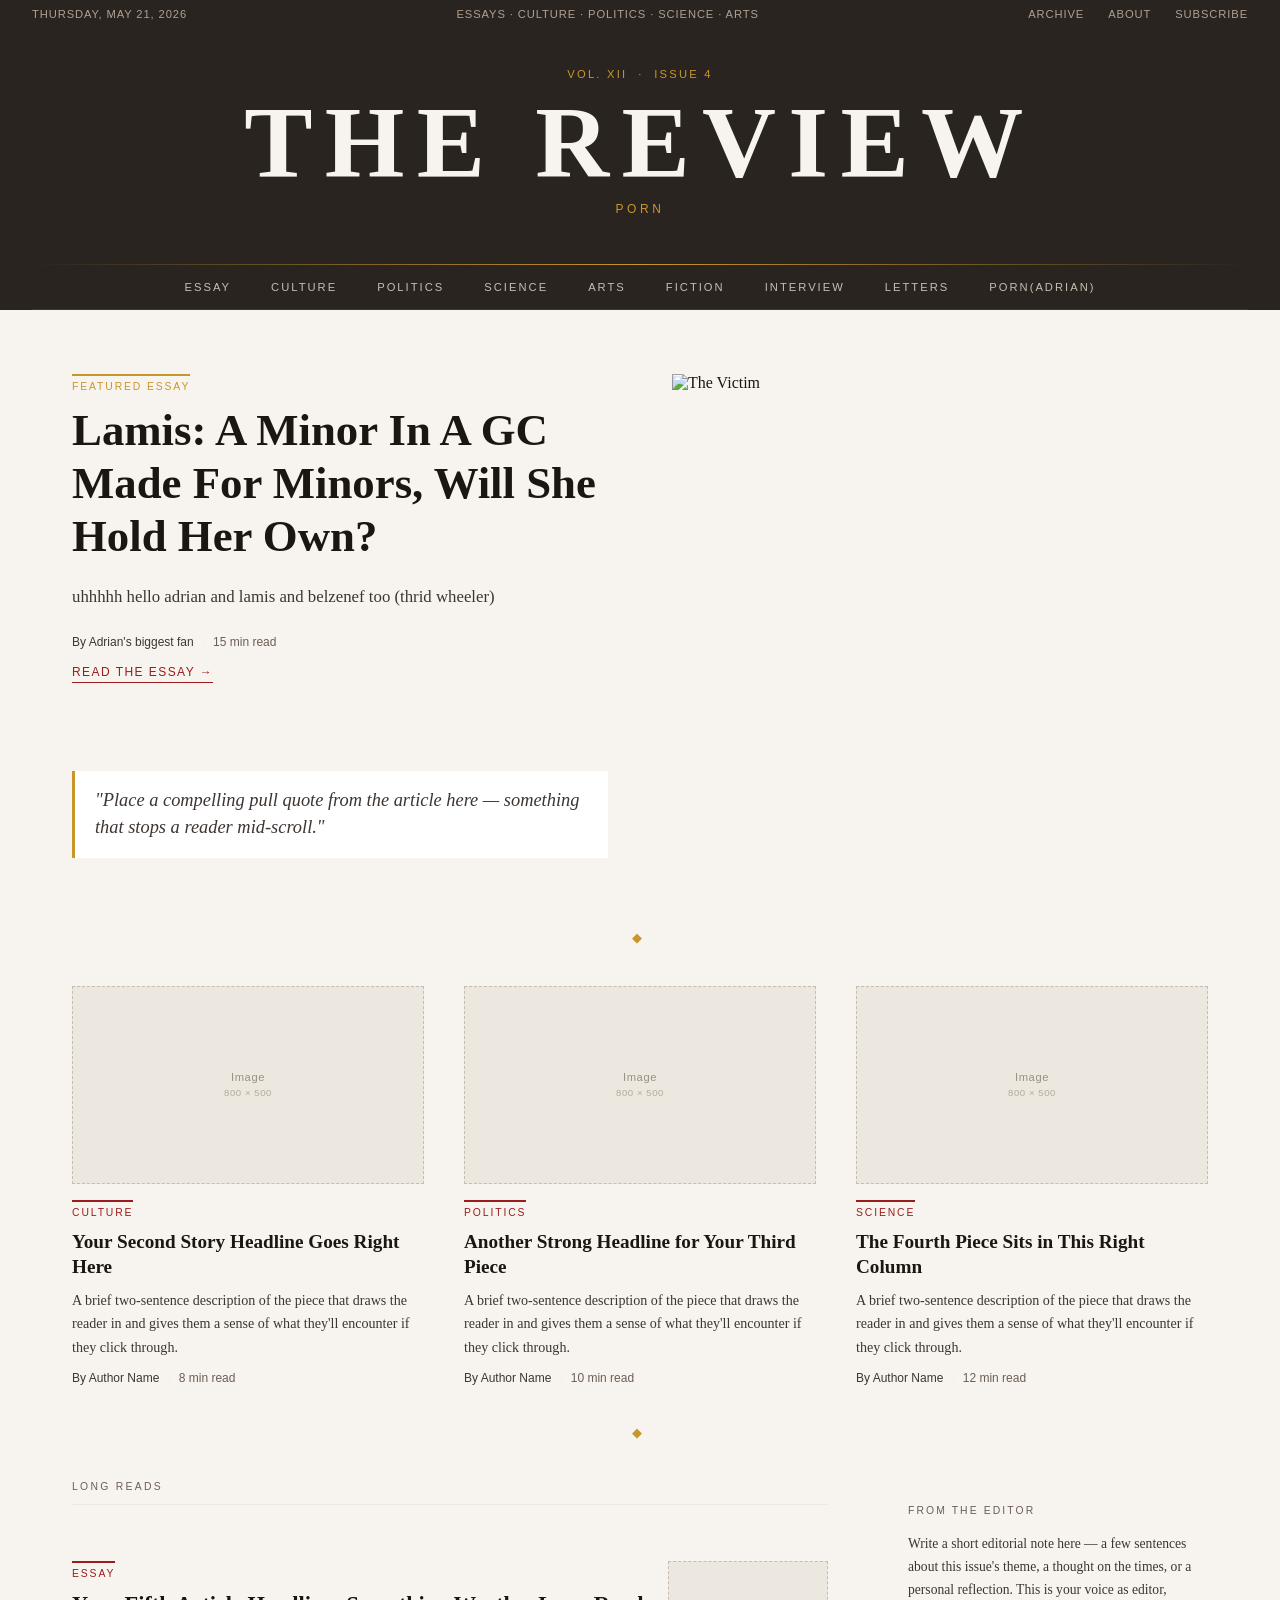
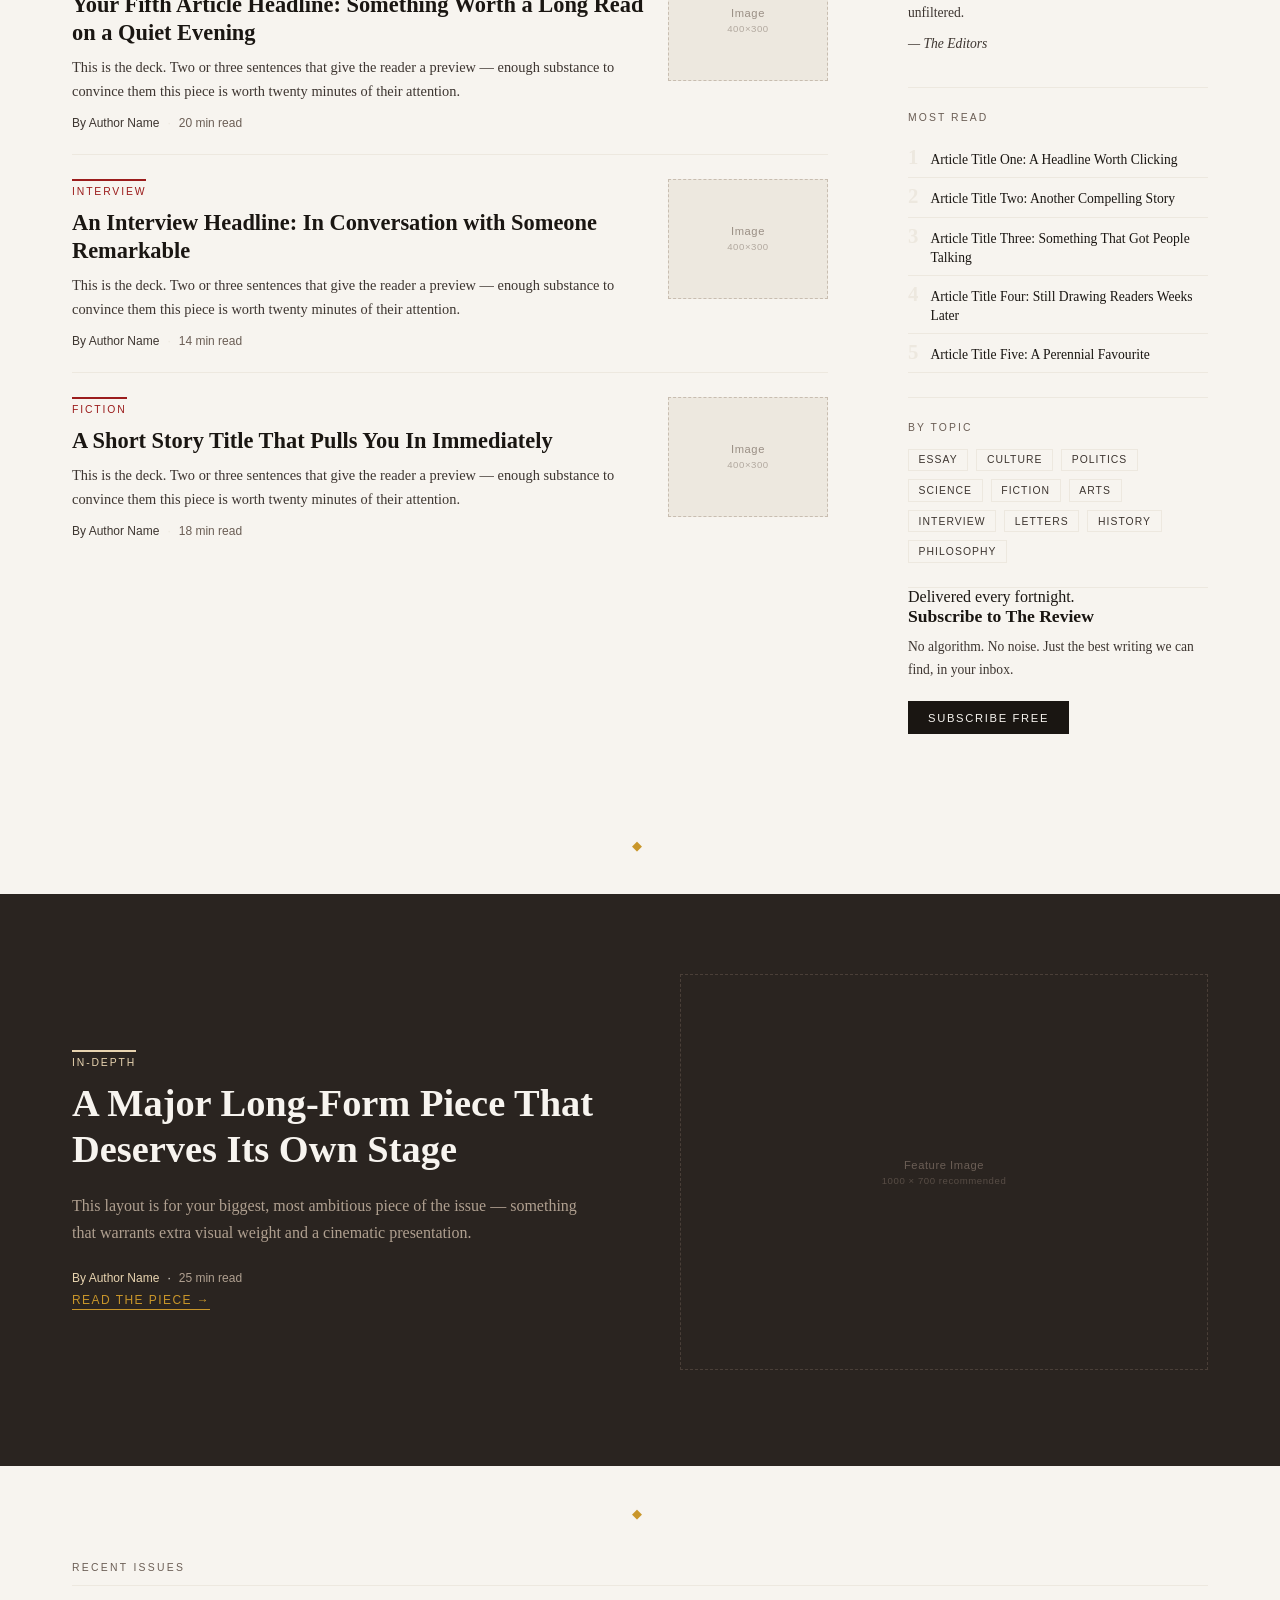
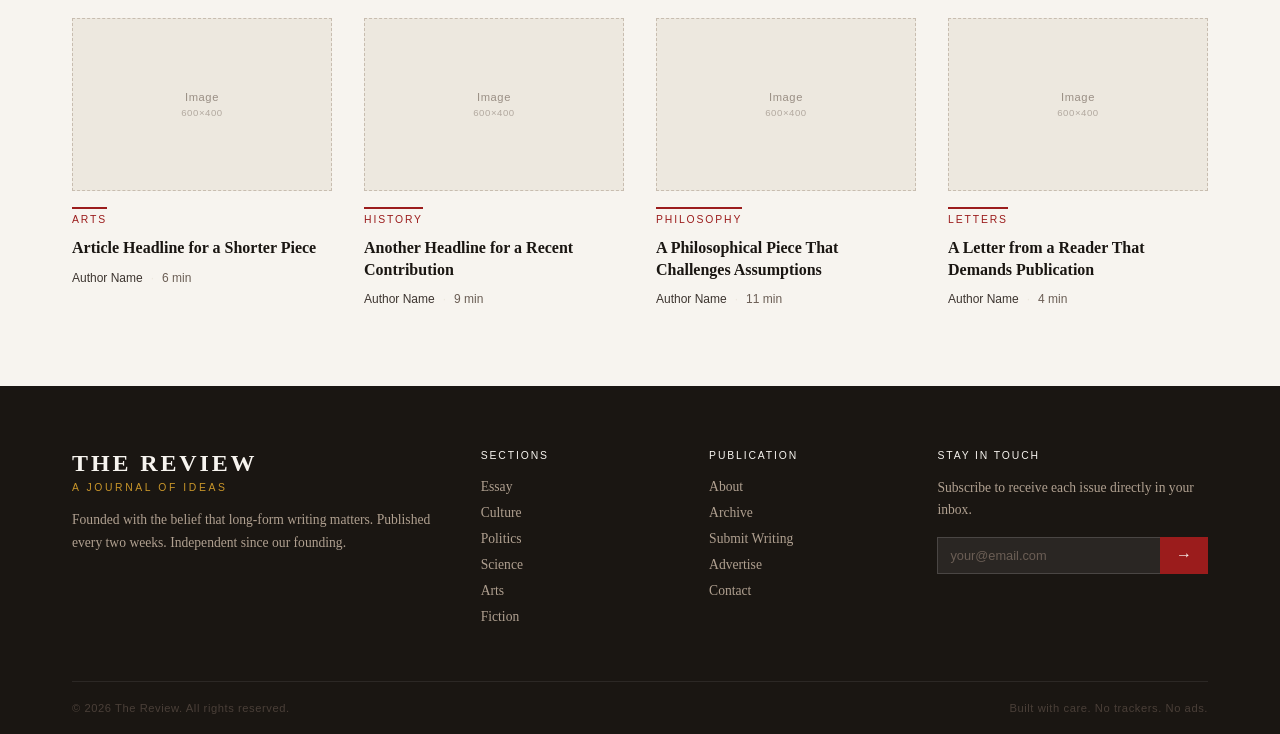
==== commit 79ba367d: "Update index.html" ====
--- a/index.html
+++ b/index.html
@@ -64,8 +64,7 @@
           <a href="article.html" class="read-more">Read the Essay →</a>
         </article>
         <div class="hero-image-col">
-          <div class="placeholder-image large">
-            <span>Featured Image<br/><small>1200 × 800 recommended</small></span>
+          <img src="zrticle pic.PNG" alt="The Victim" />
           </div>
           <aside class="pull-quote-aside">
             <blockquote>
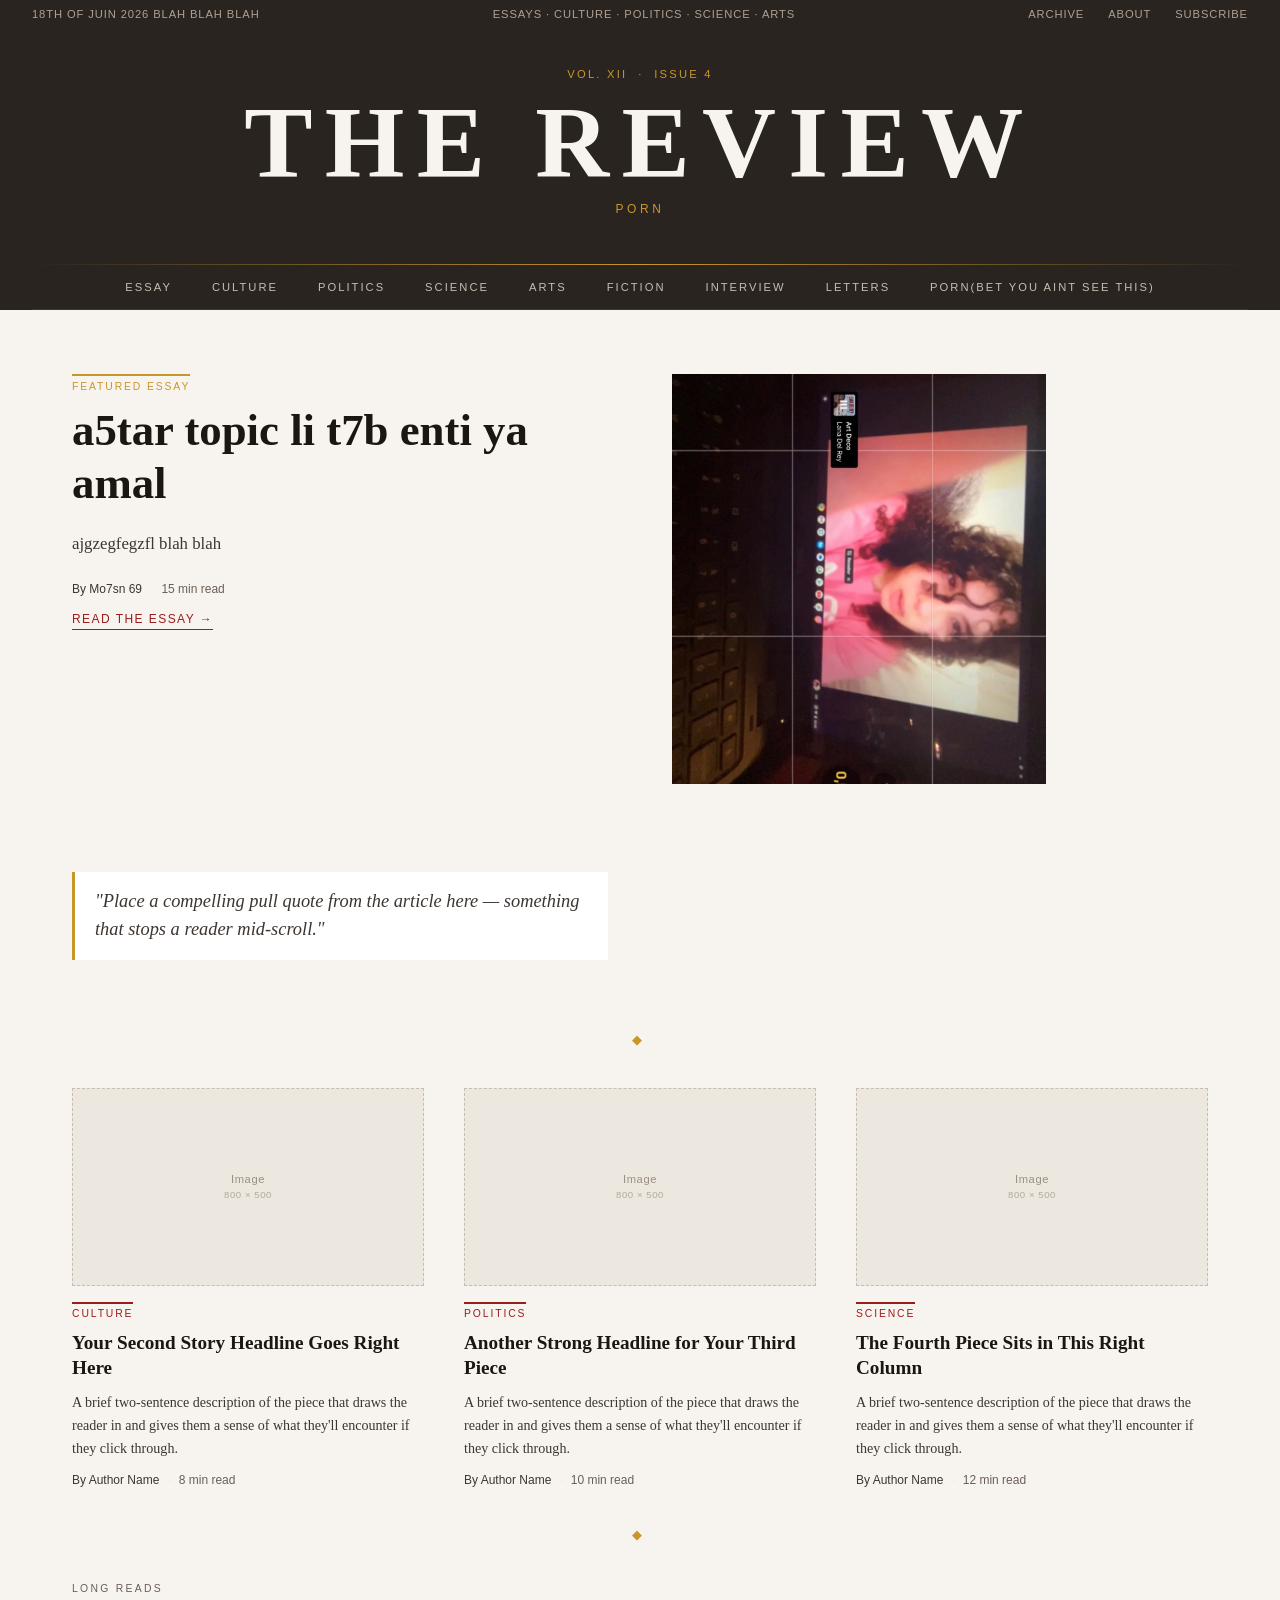
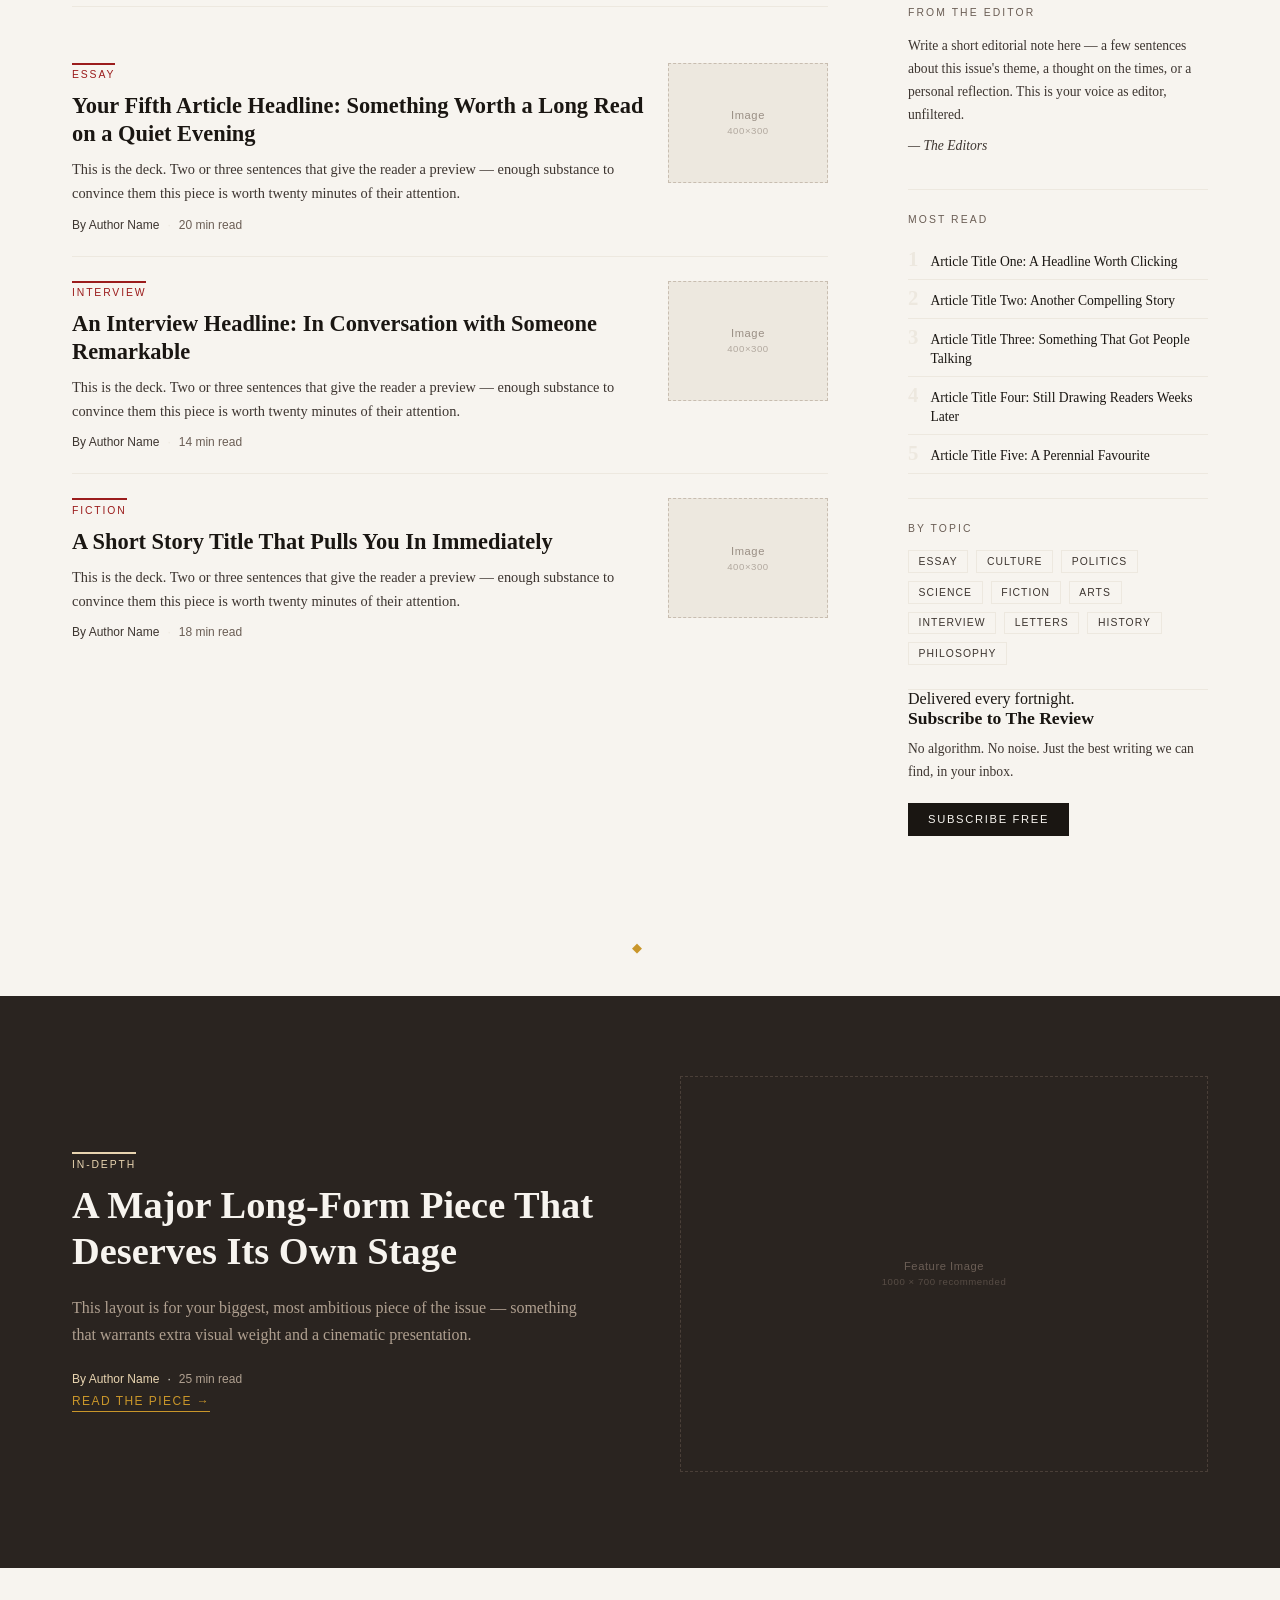
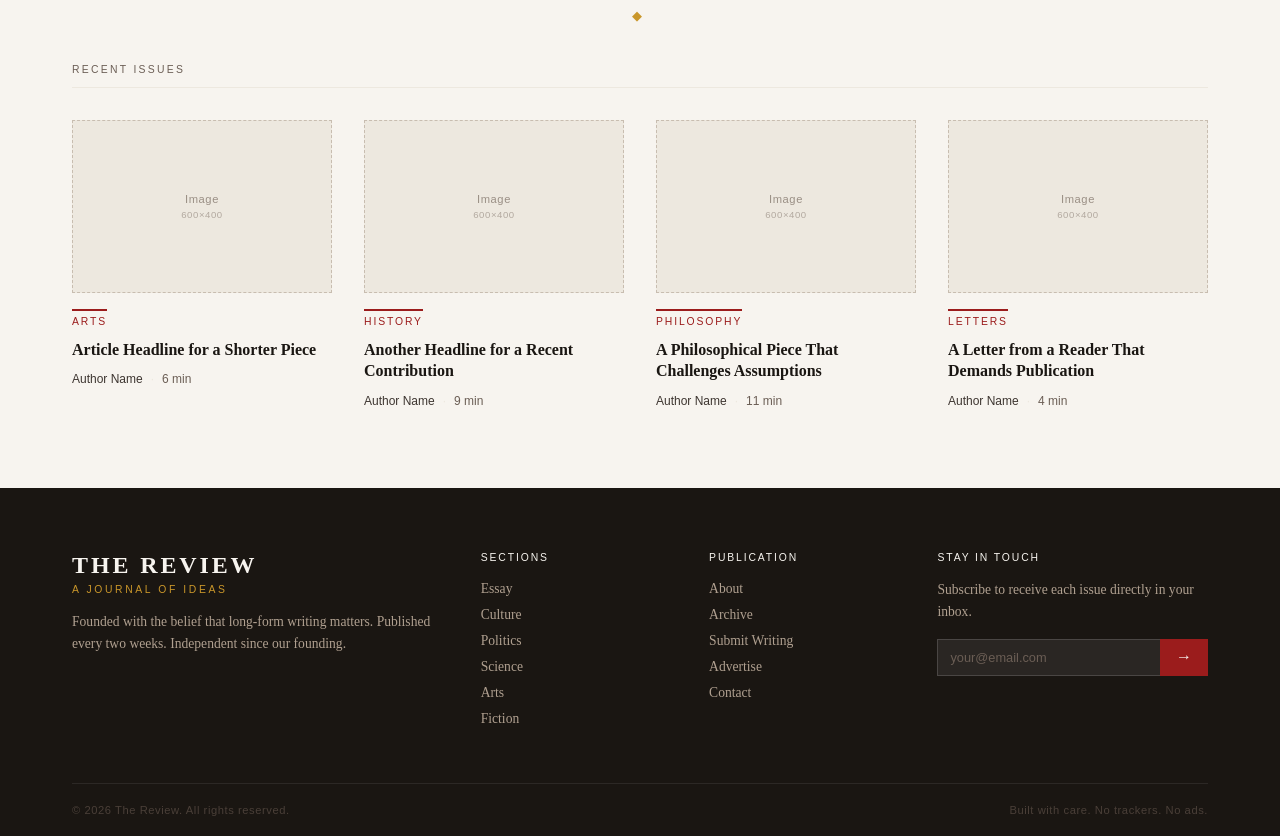
==== commit 8c57cc6d: "Update index.html" ====
--- a/index.html
+++ b/index.html
@@ -3,7 +3,7 @@
 <head>
   <meta charset="UTF-8" />
   <meta name="viewport" content="width=device-width, initial-scale=1.0" />
-  <title>Lamis and Adrian are expecting a baby Magazine (yes that's the magazine's name)</title>
+  <title>Amal bejaoui discovers that ordinary people can have their own websites too! ( she prob knows im js being dramatic)</title>
   <link rel="stylesheet" href="css/style.css" />
   <link rel="preconnect" href="https://fonts.googleapis.com" />
   <link rel="preconnect" href="https://fonts.gstatic.com" crossorigin />
@@ -13,7 +13,7 @@
 
   <!-- TOP BAR -->
   <div class="top-bar">
-    <span class="top-bar-date">Thursday, May 21, 2026</span>
+    <span class="top-bar-date">18th of Juin 2026 blah blah blah</span>
     <span class="top-bar-tagline">Essays · Culture · Politics · Science · Arts</span>
     <nav class="top-bar-nav">
       <a href="archive.html">Archive</a>
@@ -39,7 +39,7 @@
       <a href="#">Fiction</a>
       <a href="#">Interview</a>
       <a href="#">Letters</a>
-      <a href="#">Porn(Adrian)</a>
+      <a href="#">Porn(bet you aint see this)</a>
     </nav>
     <div class="masthead-rule thin"></div>
   </header>
@@ -51,13 +51,13 @@
         <article class="hero-lead">
           <span class="label label-featured">Featured Essay</span>
           <h1 class="hero-headline">
-            Lamis: A Minor In A GC Made For Minors, Will She Hold Her Own?
+            a5tar topic li t7b enti ya amal
           </h1>
           <p class="hero-deck">
-            uhhhhh hello adrian and lamis and belzenef too (thrid wheeler)
+            ajgzegfegzfl blah blah
           </p>
           <div class="byline">
-            <span class="byline-name">By Adrian's biggest fan</span>
+            <span class="byline-name">By Mo7sn 69</span>
             <span class="byline-sep">·</span>
             <span class="byline-meta">15 min read</span>
           </div>
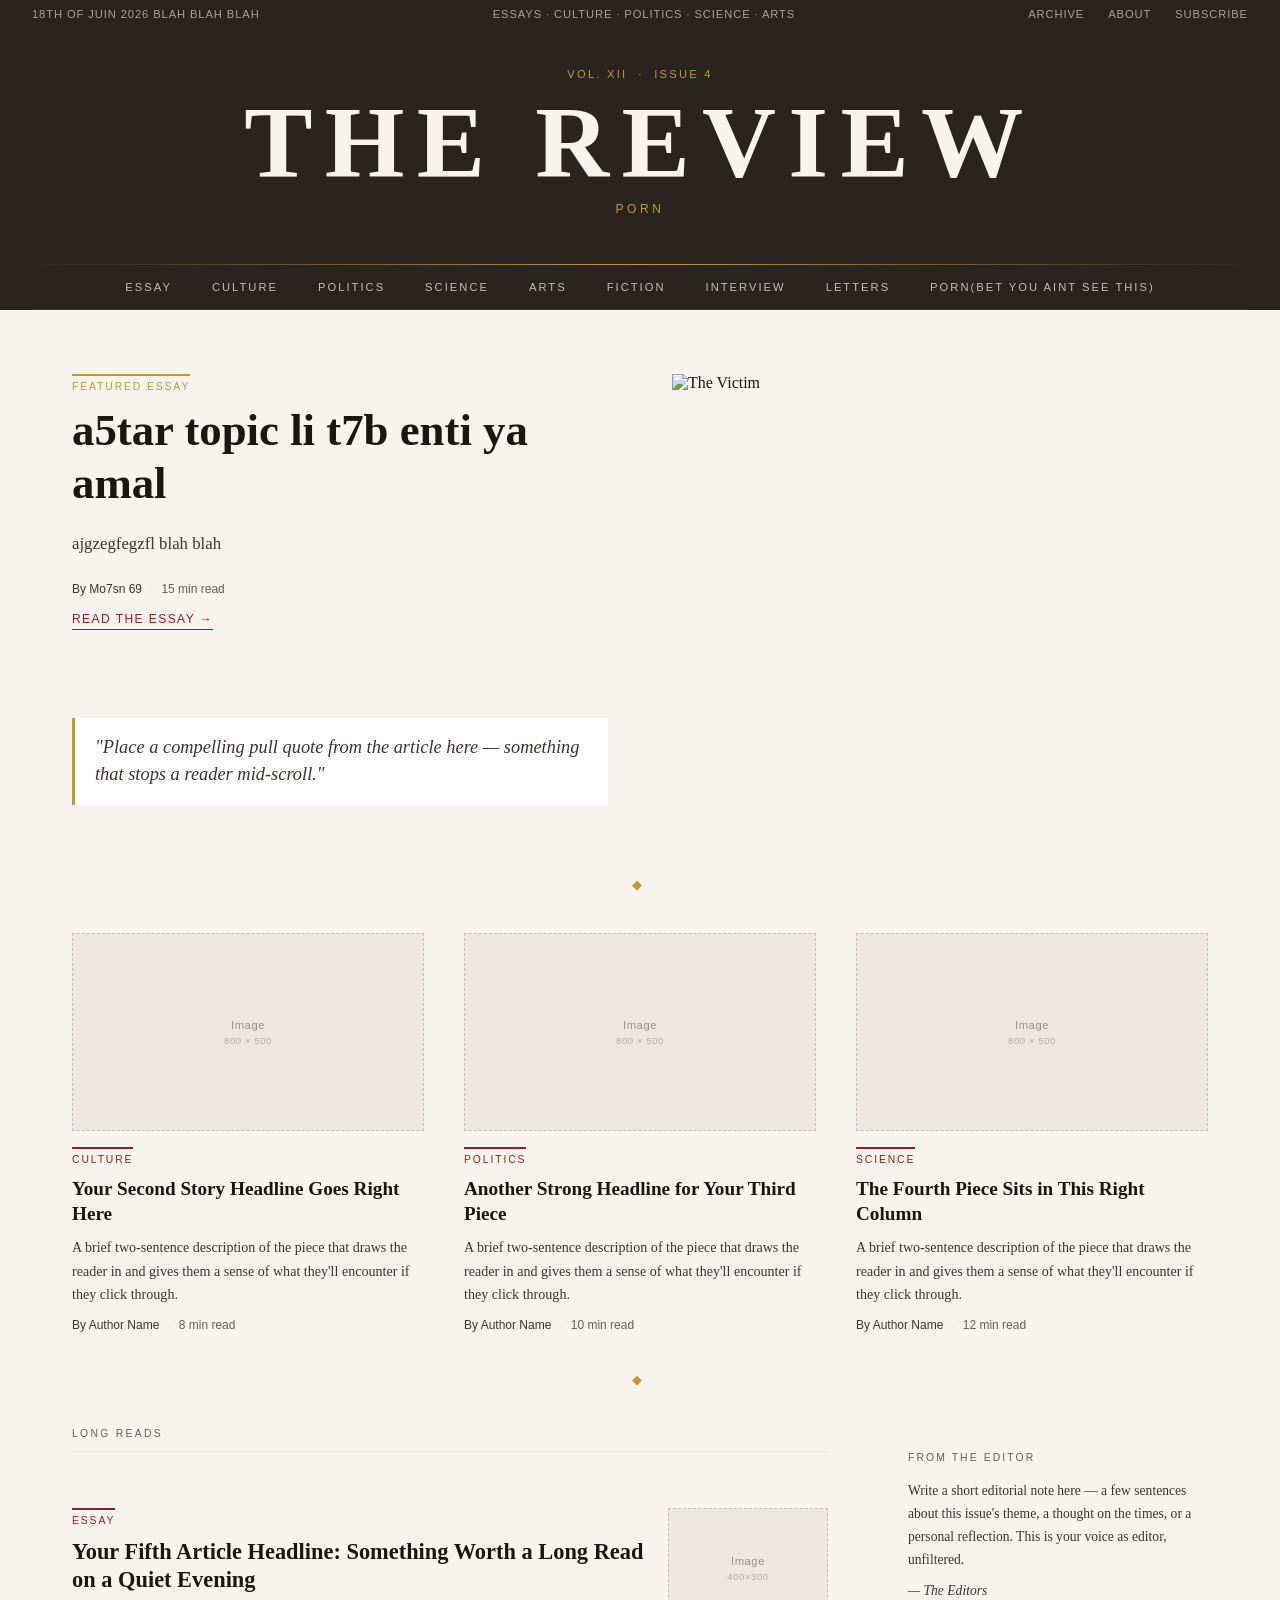
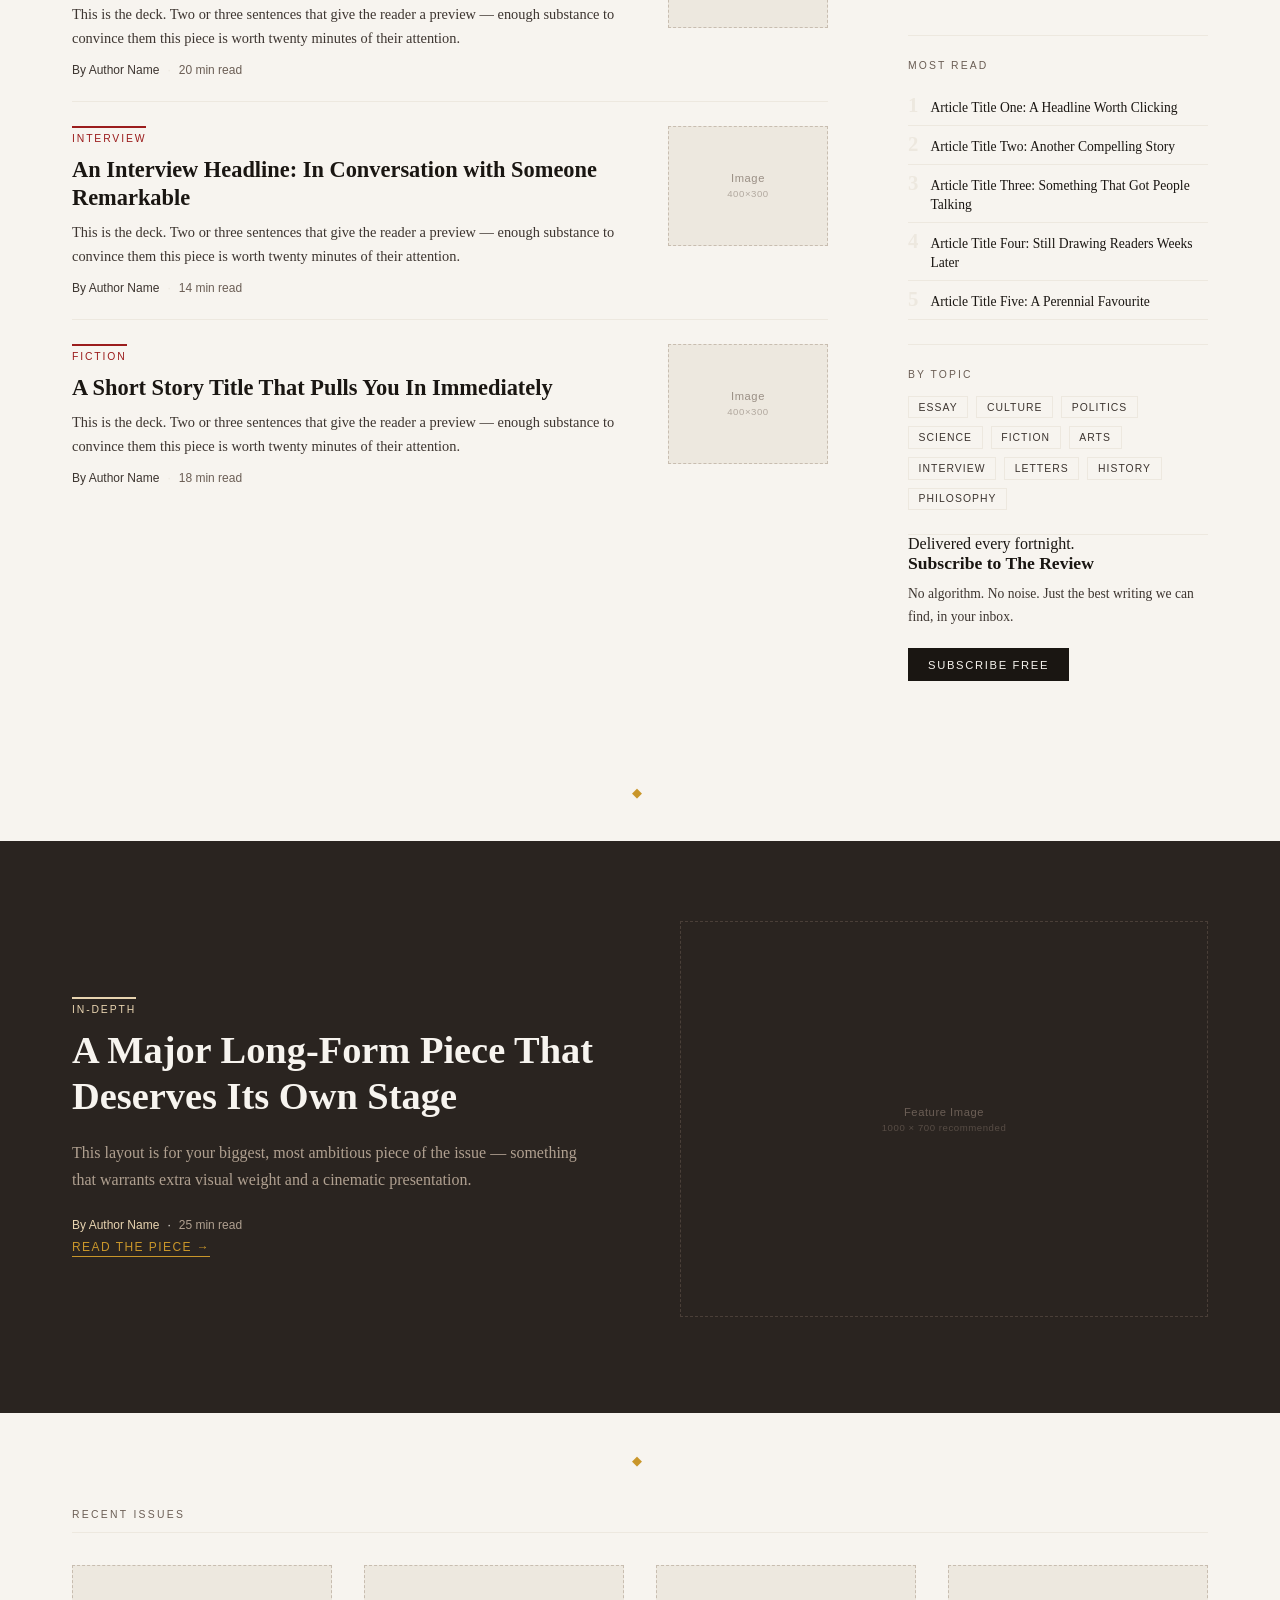
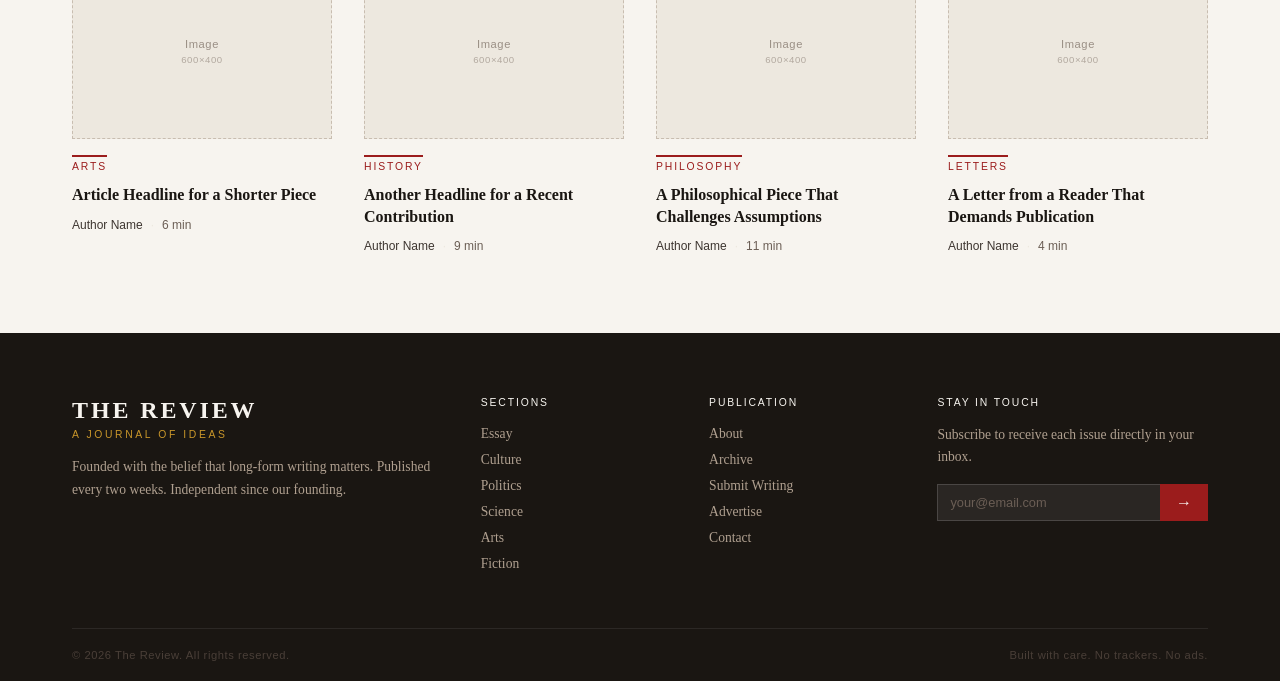
==== commit f6266d24: "Update index.html" ====
--- a/index.html
+++ b/index.html
@@ -64,7 +64,7 @@
           <a href="article.html" class="read-more">Read the Essay →</a>
         </article>
         <div class="hero-image-col">
-          <img src="zrticle pic.PNG" alt="The Victim" />
+          <img src="zrticle.PNG" alt="The Victim" />
           </div>
           <aside class="pull-quote-aside">
             <blockquote>
